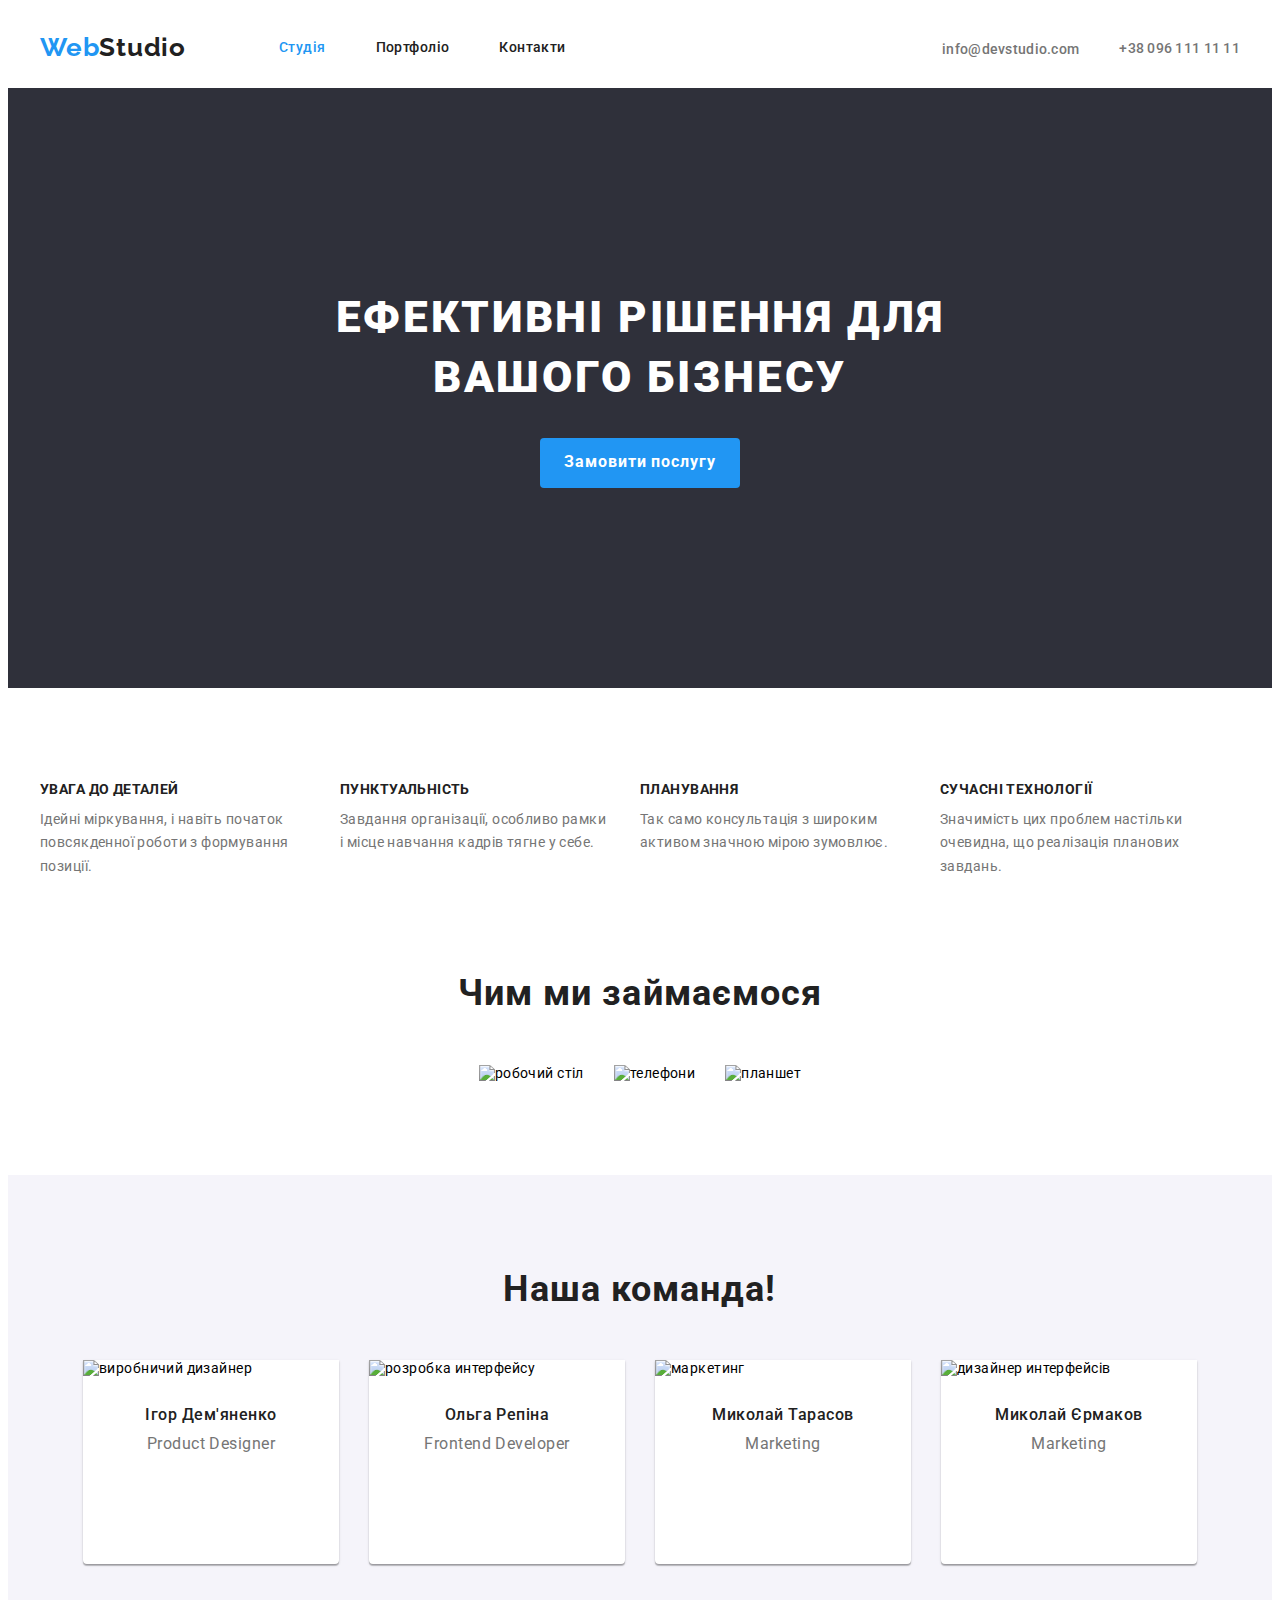
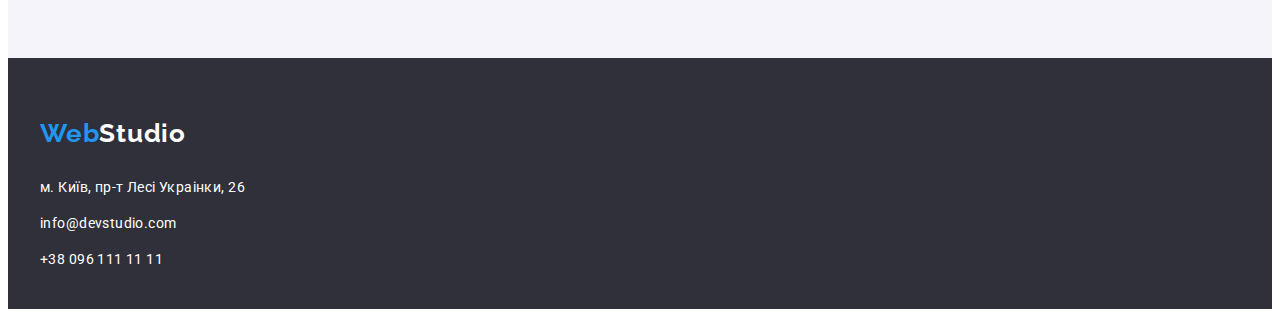
==== index.html @ 4edda5da "fix" ====
<!DOCTYPE html>
<html lang="uk">

<head>
  <meta charset="UTF-8" />
  <meta http-equiv="X-UA-Compatible" content="IE=edge" />
  <meta name="viewport" content="width=device-width, initial-scale=1.0" />
  <title>Document</title>
  <link href="https://fonts.googleapis.com/css2?family=Raleway:wght@700&family=Roboto:wght@400;500;700;900&display=swap"
    rel="stylesheet">
  <link rel="stylesheet" href="https://cdnjs.cloudflare.com/ajax/libs/modern-normalize/1.1.0/modern-normalize.min.css"
    integrity="sha512-wpPYUAdjBVSE4KJnH1VR1HeZfpl1ub8YT/NKx4PuQ5NmX2tKuGu6U/JRp5y+Y8XG2tV+wKQpNHVUX03MfMFn9Q=="
    crossorigin="anonymous" referrerpolicy="no-referrer" />
  <link rel="stylesheet" href="./css/styles.css" />
</head>

<body class="body">
  <header class="hdr">
    <div class="container">
      <nav class="navigation">
        <a href="./index.html" class="header-logo">Web<span class="header-logo-sp">Studio</span></a>
        <ul class="nav-list">
          <li class="nav-list-item"><a class="site-nav site-nav-act" href="./index.html">Студія</a></li>
          <li class="nav-list-item"><a class="site-nav" href="./portfolio.html">Портфоліо</a></li>
          <li class="nav-list-item"><a class="site-nav" href="#">Контакти</a></li>
        </ul>
      </nav>
      <ul class="address-list">
        <li>
          <svg class="address-mail">
            <use href="../images/symbol-defs.svg#icon-mail"></use>
          </svg>
          <a href="mailto:info@devstudio.com" class="link-page-mail">info@devstudio.com</a>
        </li>
        <li class="address-tel" >
          <a href="tel:+380961111111" class="link-page-tel">+38 096 111 11 11</a>
        </li>
      </ul>
    </div>
  </header>
  <main>
    <!--Herro-->
    <section class="main-section">
      <div class="container">
        <h1 class="main-title">Ефективні рішення для вашого бізнесу</h1>

        <button class="main-button" type="button">Замовити послугу</button>

      </div>
    </section>
    <!--Особливості-->
    <section class="section features-section">
      <div class="container">
        <h2 class="visually-hidden">Особливості</h2>
        <ul class="features">
          <li class="features-item">
            <h3 class="features-title-h3">УВАГА ДО ДЕТАЛЕЙ</h3>
            <p class="features-text">
              Ідейні міркування, і навіть початок повсякденної роботи з
              формування позиції.
            </p>
          </li>
          <li class="features-item">
            <h3 class="features-title-h3">ПУНКТУАЛЬНІСТЬ</h3>
            <p class="features-text">
              Завдання організації, особливо рамки і місце навчання кадрів тягне
              у себе.
            </p>
          </li>
          <li class="features-item">
            <h3 class="features-title-h3">ПЛАНУВАННЯ</h3>
            <p class="features-text">
              Так само консультація з широким активом значною мірою зумовлює.
            </p>
          </li>
          <li class="features-item">
            <h3 class="features-title-h3">СУЧАСНІ ТЕХНОЛОГІЇ</h3>
            <p class="features-text">
              Значимість цих проблем настільки очевидна, що реалізація планових
              завдань.
            </p>
          </li>
        </ul>
      </div>
    </section>
    <!--чим ми займаємося-->
    <section class="section work-section">
      <div class="container">
        <h2 class="work-h2">Чим ми займаємося</h2>
        <ul class="work-content">
          <li class="work-item">
            <img  class="work-img" src="images/desktop.jpg" alt="робочий стіл" width="370" />
          </li>
          <li class="work-item">
            <img  class="work-img" src="images/mobile.jpg" alt="телефони" width="370" />
          </li>
          <li class="work-item">
            <img  class="work-img" src="images/tablet.jpg" alt="планшет" width="370" />
          </li>
        </ul>
      </div>
    </section>
    <!--Наша команда-->
    <section class="section section-about-team">
      <div class="container">
        <h2 class="team-title">Наша команда!</h2>
        <ul class="team">
          <li class="team-list">
            <img src="images/igordemyanenko.jpg" alt="виробничий дизайнер" width="270" />
            <h3 class="team-name">Ігор Дем'яненко</h3>
            <p class="text-team">Product Designer</p>
            <div class="icons">
              <svg class="icon-insta">
                <use href="../images/symbol-defs.svg#icon-instagram"></use>
              </svg>
              <svg class="icon-twitter">
                <use href="../images/symbol-defs.svg#icon-twitter"></use>
              </svg>
              <svg class="icon-facebook">
                <use href="../images/symbol-defs.svg#icon-facebook"></use>
              </svg>
              <svg class="icon-linkedin">
                <use href="../images/symbol-defs.svg#icon-linkedin"></use>
              </svg>
            </div>
          </li>
          <li class="team-list">
            <img src="images/olgarepina.jpg" alt="розробка интерфейсу" width="270" />
            <h3 class="team-name">Ольга Репіна</h3>
            <p class="text-team">Frontend Developer</p>
          <div class="icons">
            <svg class="icon-insta">
              <use href="../images/symbol-defs.svg#icon-instagram"></use>
            </svg>
            <svg class="icon-twitter">
              <use href="../images/symbol-defs.svg#icon-twitter"></use>
            </svg>
            <svg class="icon-facebook">
              <use href="../images/symbol-defs.svg#icon-facebook"></use>
            </svg>
            <svg class="icon-linkedin">
              <use href="../images/symbol-defs.svg#icon-linkedin"></use>
            </svg>
          </div>
          </li>
          <li class="team-list">
            <img src="images/mikolaytarasov.jpg" alt="маркетинг" width="270" />
            <h3 class="team-name">Миколай Тарасов</h3>
            <p class="text-team">Marketing</p>
            <div class="icons">
              <svg class="icon-insta">
                <use href="../images/symbol-defs.svg#icon-instagram"></use>
              </svg>
              <svg class="icon-twitter">
                <use href="../images/symbol-defs.svg#icon-twitter"></use>
              </svg>
              <svg class="icon-facebook">
                <use href="../images/symbol-defs.svg#icon-facebook"></use>
              </svg>
              <svg class="icon-linkedin">
                <use href="../images/symbol-defs.svg#icon-linkedin"></use>
              </svg>
            </div>
          </li>
          <li class="team-list">
            <img src="images/mikolayyermakov.jpg" alt="дизайнер интерфейсів" width="270" />
            <h3 class="team-name">Миколай Єрмаков</h3>
            <p class="text-team">Marketing</p>
            <div class="icons">
              <svg class="icon-insta">
                <use href="../images/symbol-defs.svg#icon-instagram"></use>
              </svg>
              <svg class="icon-twitter">
                <use href="../images/symbol-defs.svg#icon-twitter"></use>
              </svg>
              <svg class="icon-facebook">
                <use href="../images/symbol-defs.svg#icon-facebook"></use>
              </svg>                   
              <svg class="icon-linkedin">
                <use href="../images/symbol-defs.svg#icon-linkedin"></use>
              </svg>
            </div>
          </li>
        </ul>
      </div>
    </section>
  </main>
  <footer class="footer-section">
    <div class="container">
      <a href="./index.html" class="header-logo">Web<span class="header-logo-footer">Studio</span></a>
      <address class="address-ftr">
        <ul class="link-bottom footer-style">
          <li class="link-bottom-item"><a href="https://goo.gl/maps/CPtrU1FHBa2aNyZL9" class="site-nav" target="_blank"
              rel="noopener noreferrer nofollow">
              м. Київ, пр-т Лесі Украінки, 26</a>
          </li>
          <li class="link-bottom-item">
            <a href="mailto:info@devstudio.com" class="site-nav">info@devstudio.com</a>
          </li>
          <li class="link-bottom-item">
            <a href="tel:+380961111111" class="site-nav">+38 096 111 11 11</a>
          </li>
        </ul>
      </address>
    </div>
  </footer>
</body>

</html>
---- css/styles.css ----
body {
  font-size: 14px;
  letter-spacing: 0.03em;
  font-family: "Roboto", sans-serif;  
  background: white;
  
}
:root{
  --primary-text-color: #212121;
  --primary-white-color: white;
  --accent-color: #2196f3;
}
.container {  
    width: 1200px;    
    margin: 0px auto;
    padding: 0px 15px;
    /* outline: 2px solid red;  */
}
p,h1,h2,h3,h4,h5,h6 {
  margin: 0px;
}
ul,ol {
  margin:0px;
  padding-left: 0px;
}
button {
  cursor: pointer;
}
.section{ 
  padding-top: 94px;
  padding-bottom: 94px;
}
.navigation{
  display: flex;
  align-items: center;

}
header .container{
  display: flex;
 
}
.header-logo {
  font-family: "Raleway";
  font-weight: 700;
  font-size: 26px;
  line-height: 1.2;
  letter-spacing: 0.03em;
  text-decoration: none; 
  margin-right: 93px;
}
.header-logo-sp{
color: #212121;
}
a.header-logo {
  color: var(--accent-color);
}
.header-logo {
  color: black;

}
.nav-list{
  list-style: none;
  display: flex;
}
.nav-list-item:not(:last-child){
  margin-right: 50px;
}
.nav-list .site-nav{
  display: block;
  padding-top: 32px;
  padding-bottom: 32px;
}
.address-list{
  list-style: none;
  display: flex;
  align-items: center;
  margin-left:auto ;
}

.site-nav {
  font-weight: 500;
  font-size: 14px;
  line-height: 1.14;
  letter-spacing: 0.03em;
  color: #212121;
  text-decoration: none; 
}
.site-nav:hover,
.site-nav:focus, 
.site-nav-act{
  color: var(--accent-color)
}
.link-page-mail{
  padding-right: 40px;
}
a.link-page-tel,
a.link-page-mail {
  font-weight: 500;
  font-size: 14px;
  line-height: 1.14;
  letter-spacing: 0.02em;
  color: #757575;
  text-decoration: none;
}
.address-mail{
  width: 10px;
  height: 16px;
  margin-right: 10px;
 
}
a.link-page-mail:hover {
  color: var(--accent-color)
}
.link-page-tel:hover {
  color: var(--accent-color)
}

.main-section {
  background: #2f303a;
  display: block; 
  text-align: center;
  
}
.main-section{
  padding: 200px 0;
}
.main-title { 

  width: 696px;
  font-weight: 900;
  font-size: 44px;
  line-height: 1.36;
  text-align: center;
  display: block;  
  letter-spacing: 0.06em; 
  display: block;
  text-transform: uppercase;
  color: var(--primary-white-color); 
  margin-bottom: 30px;
  margin-left: auto;
  margin-right: auto;
  
}
.main-button {
  font-size: 16px;
  font-weight: 700;
  line-height: 1.9;
  min-width: 130px;
  display:inline-block; 
  text-align: center;   
  border-radius: 4px;  
  letter-spacing: 0.06em;
  color: white;
  background: #2196f3;
  font-family: inherit;
  width: 200px;
  height: 50px;
  border: none;
}

.visually-hidden {
  position: absolute;
  width: 1px;
  height: 1px;
  margin: 1px;
  border: 0px;
  padding: 0px;
  white-space: nowrap;
  clip-path: inset(100%);
  clip: rect(0000);
  overflow: hidden;  
}
.features {
display: flex;
  flex-wrap:wrap;
  
}
.features-item{
  list-style: none;
  width: 270px; 
}
.features-item:not(:last-child){
  margin-right: 30px;
}
.features-title-h3 {
  font-weight: 700;
  font-size: 14px;
  line-height: 1.14;
  letter-spacing: 0.03em;
  text-transform: uppercase;
  color: #212121;
  margin-bottom: 10px;
 
}
.features-text {  
  font-size: 14px;
  line-height: 1.7;
  letter-spacing: 0.03em;
  color: #757575;
}

.work-h2 {
  font-weight: 700;
  font-size: 36px;
  line-height: 1.16;
  text-align: center;
  letter-spacing: 0.03em;
  color: #212121;
  margin-bottom: 50px;
 
}
.work-content{
  list-style: none;
  display: flex;
  justify-content:center ;
}
.work-section{
  padding-top: 0;
}
.img{
  display: block;
  max-width: 100%;
  height: auto;
}
.work-item:not(:last-child){
  margin-right: 30px;
}
.section-about-team {
background: #F5F4FA;
}
.team-title {
  font-weight: 700 ;
  font-size: 36px;
  line-height: 1.16;
  text-align: center;
  letter-spacing: 0.03em;
  color: #212121;
  margin-bottom: 50px; 
}
.team{  
  list-style: none;
    display: flex;
    justify-content: center;
    
}
.team-list{
  box-shadow: 0px 1px 3px rgba(0, 0, 0, 0.12), 0px 1px 1px rgba(0, 0, 0, 0.14), 0px 2px 1px rgba(0, 0, 0, 0.2);
    border-radius: 0px 0px 4px 4px;
    padding-bottom: 30px;
    background-color: white;
}
.team-list:not(:last-child) {
  margin-right: 30px;
}
.team-name {
  font-weight: 500;
  font-size: 16px;
  line-height: 1.18;
  letter-spacing: 0.03em;
  color: #212121;
  margin-top: 30px;
  margin-bottom: 10px; 
  text-align: center;
}

.text-team { 
  font-size: 16px;
  line-height: 1.18;
  letter-spacing: 0.03em;
  color: #757575;
  text-align: center;
}
.icons{
  display: flex;
  justify-content: center;
  margin-top: 16px;
}  
.icon-insta{
  width: 44px;
  height: 44px;
  border-radius: 50%;
 fill: currentColor;
  padding: 10px 10px;
}
.icon-insta:hover{
background: #2196f3;
}
.icon-twitter {
  width: 44px;
  height: 44px;
  color: #757575;
  padding: 10px 10px;
}
.icon-twitter:hover {
  background: #2196f3;
}

.icon-facebook {
  width: 44px;
  height: 44px;
  color: #757575;
  padding: 10px 10px;
}
.icon-facebook:hover {
  background: #2196f3;
}
.icon-linkedin{
  width: 44px;
  height: 44px;
  color: #757575;
  padding: 10px 10px;
}
.icon-linkedin:hover {
  background: #2196f3;
}

.link-bottom{
  list-style: none;
  
  
}
.address-ftr{
  margin-top: 28px;
}
.link-bottom a {
font-family: 'Roboto';
  font-style: normal;
  font-weight: 400;
  font-size: 14px;
  line-height: 1.5;
  letter-spacing: 0.03em;
  color:white;
  
}
.link-bottom-item:not(:last-child){
margin-bottom: 15px;
}
.footer-section {
  background: #2f303a;
  }
.footer-section a{
  cursor: default;
}
.footer-section{
  padding-top: 60px;
  padding-bottom: 39px;
}   
.header-logo-footer {
  color: white;
}
/* <!--portfolio-- */
.list-btn{
  list-style: none;
  display: flex;
  justify-content: center;
}
.bottom-line{
border-bottom: 1px solid #ECECEC;
}
.page-styles {
  display: flex;
  flex-wrap: wrap;
  margin-top: -30px;
  margin-left: -30px;
}
.page-styles { 
  list-style: none; 
}
.page-wrap{
 flex-basis: calc(100%/3 - 30px);
  margin-top: 30px;
  margin-left: 30px;

}
.titles{
  padding: 20px 24px;
  border-bottom: 1px solid #ECECEC;
  border-left: 1px solid #ECECEC;
  border-right: 1px solid #ECECEC;
}
.page-wrap:nth-child(3n){
  margin-right: 0;
}
.button-filtr {
  font-weight: 500;
  font-size: 16px;
  line-height: 1.6;
  text-align: center;
  letter-spacing: 0.03em;
  color: #212121;
  background: #F5F4FA;
  cursor: pointer;
  border: none;
  font-family: inherit;
  border-radius: 4px;
  padding: 6px 22px;
}
.list-btn{
  margin-bottom: 50px;
}
.list-btn-item:not(:last-child){
  margin-right: 9px;
}

.button-filtr:hover,
.button-filtr:focus
 {
  font-weight: 500;
  font-size: 16px;
  line-height: 1.6;
  text-align: center;
  color: #ffffff;
  background-color: #2196f3;
}

.title-block {
  font-weight: 700;
  font-size: 18px;
  line-height: 2;
  color: #212121;
  letter-spacing: 0.06em;
  margin-bottom: 4px;
}

.text-block {
  font-weight: 400;
  font-size: 16px;
  line-height: 1.9;
  color: #757575;
  letter-spacing: 0.03em;
  
}
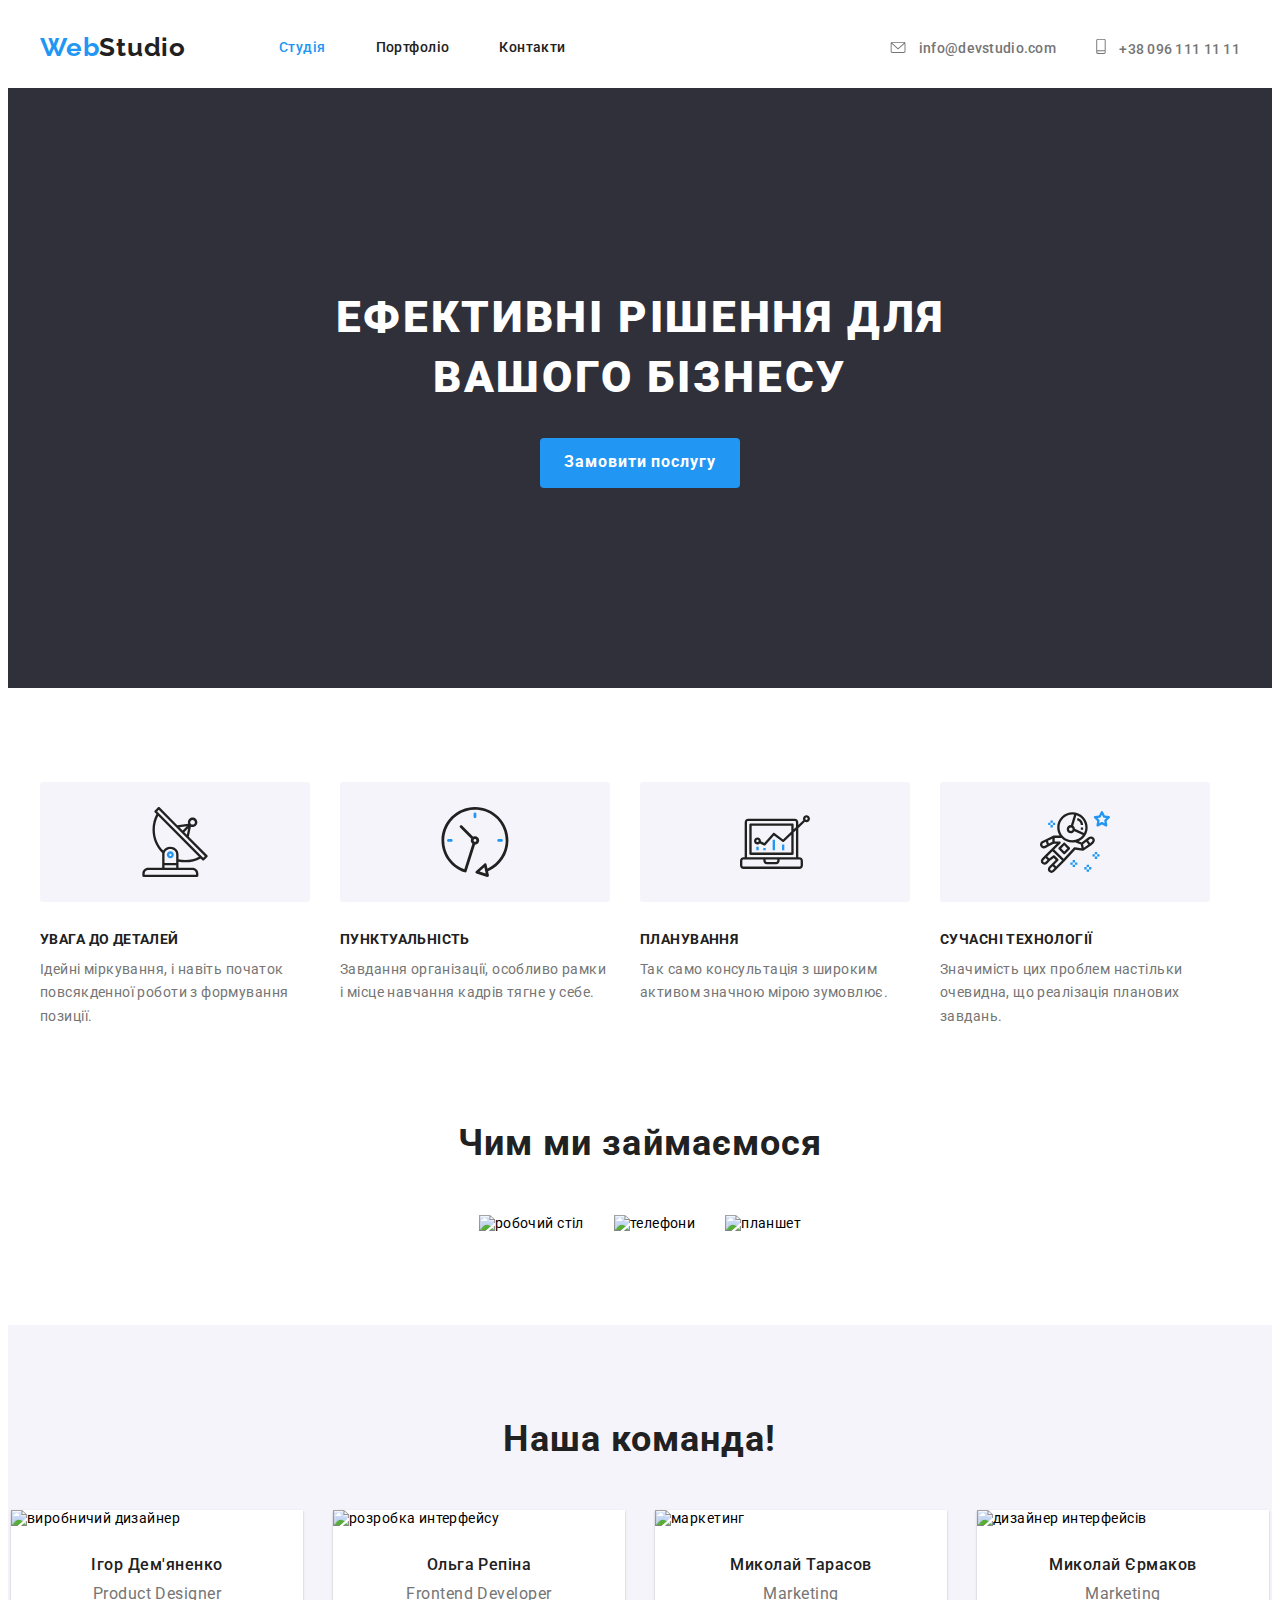
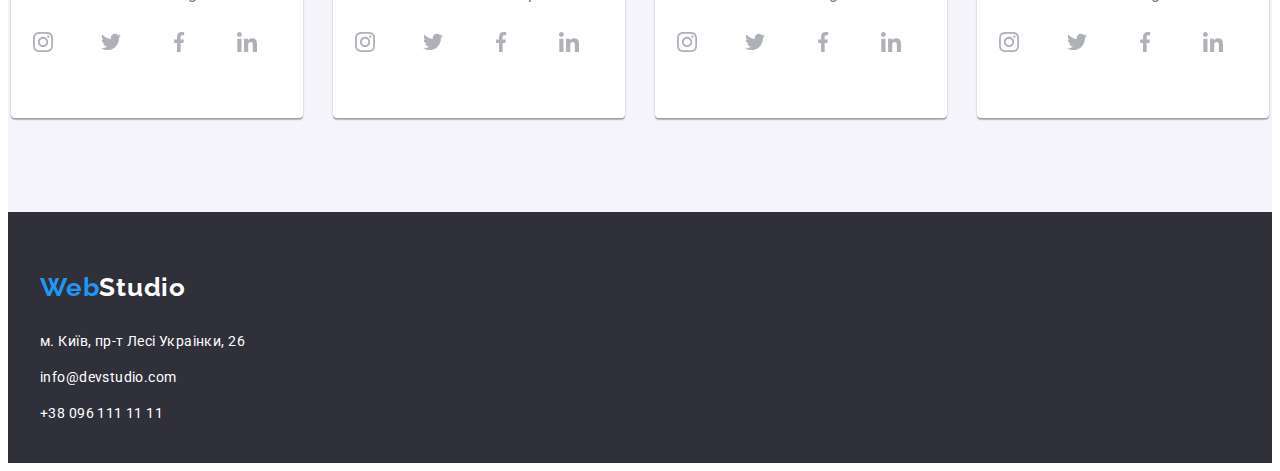
==== commit 6ad8e9ab: "24.11" ====
--- a/index.html
+++ b/index.html
@@ -26,14 +26,23 @@
         </ul>
       </nav>
       <ul class="address-list">
-        <li>
-          <svg class="address-mail">
-            <use href="../images/symbol-defs.svg#icon-mail"></use>
-          </svg>
-          <a href="mailto:info@devstudio.com" class="link-page-mail">info@devstudio.com</a>
+        <li class="address-list-item">
+          <a href="mailto:info@devstudio.com" class="link-page-mail">
+            <svg class="address-mail">
+              <use href="../images/symbol-defs.svg#icon-mail"></use>
+            </svg>
+            info@devstudio.com
+          </a>
         </li>
-        <li class="address-tel" >
-          <a href="tel:+380961111111" class="link-page-tel">+38 096 111 11 11</a>
+        <li class="address-list-item">
+          
+          <a href="tel:+380961111111" class="link-page-tel">
+            <svg class="address-tel">
+              <use href="../images/symbol-defs.svg#icon-smartphone"></use>
+            </svg>
+            +38 096 111 11 11
+          </a>
+          
         </li>
       </ul>
     </div>
@@ -54,6 +63,11 @@
         <h2 class="visually-hidden">Особливості</h2>
         <ul class="features">
           <li class="features-item">
+            <div class="features-thumb">
+              <svg class="icon-thumb">
+                <use href="../images/symbol-defs.svg#icon-antenna"></use>
+              </svg>
+            </div>
             <h3 class="features-title-h3">УВАГА ДО ДЕТАЛЕЙ</h3>
             <p class="features-text">
               Ідейні міркування, і навіть початок повсякденної роботи з
@@ -61,6 +75,11 @@
             </p>
           </li>
           <li class="features-item">
+            <div class="features-thumb">
+              <svg class="icon-thumb">
+                <use href="../images/symbol-defs.svg#icon-clock"></use>
+              </svg>
+            </div>
             <h3 class="features-title-h3">ПУНКТУАЛЬНІСТЬ</h3>
             <p class="features-text">
               Завдання організації, особливо рамки і місце навчання кадрів тягне
@@ -68,12 +87,22 @@
             </p>
           </li>
           <li class="features-item">
+            <div class="features-thumb">
+              <svg class="icon-thumb">
+                <use href="../images/symbol-defs.svg#icon-diagrama"></use>
+              </svg>
+            </div>
             <h3 class="features-title-h3">ПЛАНУВАННЯ</h3>
             <p class="features-text">
               Так само консультація з широким активом значною мірою зумовлює.
             </p>
           </li>
           <li class="features-item">
+            <div class="features-thumb">
+              <svg class="icon-thumb">
+                <use href="../images/symbol-defs.svg#icon-astronaut"></use>
+              </svg>
+            </div>
             <h3 class="features-title-h3">СУЧАСНІ ТЕХНОЛОГІЇ</h3>
             <p class="features-text">
               Значимість цих проблем настільки очевидна, що реалізація планових
@@ -109,77 +138,141 @@
             <img src="images/igordemyanenko.jpg" alt="виробничий дизайнер" width="270" />
             <h3 class="team-name">Ігор Дем'яненко</h3>
             <p class="text-team">Product Designer</p>
-            <div class="icons">
-              <svg class="icon-insta">
-                <use href="../images/symbol-defs.svg#icon-instagram"></use>
-              </svg>
-              <svg class="icon-twitter">
-                <use href="../images/symbol-defs.svg#icon-twitter"></use>
-              </svg>
-              <svg class="icon-facebook">
-                <use href="../images/symbol-defs.svg#icon-facebook"></use>
-              </svg>
-              <svg class="icon-linkedin">
-                <use href="../images/symbol-defs.svg#icon-linkedin"></use>
-              </svg>
-            </div>
+            <ul class="icons-list">
+              <li class="icons-item">
+                <a href="" class="icons-link">
+                  <svg class="icon">
+                    <use href="../images/symbol-defs.svg#icon-instagram"></use>
+                  </svg>
+                </a>
+              </li>
+              <li class="icons-item">
+                <a href="" class="icons-link">
+                  <svg class="icon">
+                    <use href="../images/symbol-defs.svg#icon-twitter" ></use>
+                  </svg>                
+                </a>
+              </li>
+              <li class="icons-item">
+                <a href="" class="icons-link">
+                  <svg class="icon">
+                    <use href="../images/symbol-defs.svg#icon-facebook"></use>
+                  </svg>
+                </a>
+              </li>
+              <li class="icons-item">
+                <a href="" class="icons-link">
+                  <svg class="icon">
+                    <use href="../images/symbol-defs.svg#icon-linkedin"></use>
+                  </svg>
+                </a>
+              </li>             
+            </ul>
           </li>
           <li class="team-list">
             <img src="images/olgarepina.jpg" alt="розробка интерфейсу" width="270" />
             <h3 class="team-name">Ольга Репіна</h3>
             <p class="text-team">Frontend Developer</p>
-          <div class="icons">
-            <svg class="icon-insta">
-              <use href="../images/symbol-defs.svg#icon-instagram"></use>
-            </svg>
-            <svg class="icon-twitter">
-              <use href="../images/symbol-defs.svg#icon-twitter"></use>
-            </svg>
-            <svg class="icon-facebook">
-              <use href="../images/symbol-defs.svg#icon-facebook"></use>
-            </svg>
-            <svg class="icon-linkedin">
-              <use href="../images/symbol-defs.svg#icon-linkedin"></use>
-            </svg>
-          </div>
+            <ul class="icons-list">
+              <li class="icons-item">
+                <a href="" class="icons-link">
+                  <svg class="icon">
+                    <use href="../images/symbol-defs.svg#icon-instagram"></use>
+                  </svg>
+                </a>
+              </li>
+              <li class="icons-item">
+                <a href="" class="icons-link">
+                  <svg class="icon">
+                    <use href="../images/symbol-defs.svg#icon-twitter"></use>
+                  </svg>
+                </a>
+              </li>
+              <li class="icons-item">
+                <a href="" class="icons-link">
+                  <svg class="icon">
+                    <use href="../images/symbol-defs.svg#icon-facebook"></use>
+                  </svg>
+                </a>
+              </li>
+              <li class="icons-item">
+                <a href="" class="icons-link">
+                  <svg class="icon">
+                    <use href="../images/symbol-defs.svg#icon-linkedin"></use>
+                  </svg>
+                </a>
+              </li>
+            </ul>
           </li>
           <li class="team-list">
             <img src="images/mikolaytarasov.jpg" alt="маркетинг" width="270" />
             <h3 class="team-name">Миколай Тарасов</h3>
             <p class="text-team">Marketing</p>
-            <div class="icons">
-              <svg class="icon-insta">
-                <use href="../images/symbol-defs.svg#icon-instagram"></use>
-              </svg>
-              <svg class="icon-twitter">
-                <use href="../images/symbol-defs.svg#icon-twitter"></use>
-              </svg>
-              <svg class="icon-facebook">
-                <use href="../images/symbol-defs.svg#icon-facebook"></use>
-              </svg>
-              <svg class="icon-linkedin">
-                <use href="../images/symbol-defs.svg#icon-linkedin"></use>
-              </svg>
-            </div>
+            <ul class="icons-list">
+              <li class="icons-item">
+                <a href="" class="icons-link">
+                  <svg class="icon">
+                    <use href="../images/symbol-defs.svg#icon-instagram"></use>
+                  </svg>
+                </a>
+              </li>
+              <li class="icons-item">
+                <a href="" class="icons-link">
+                  <svg class="icon">
+                    <use href="../images/symbol-defs.svg#icon-twitter"></use>
+                  </svg>
+                </a>
+              </li>
+              <li class="icons-item">
+                <a href="" class="icons-link">
+                  <svg class="icon">
+                    <use href="../images/symbol-defs.svg#icon-facebook"></use>
+                  </svg>
+                </a>
+              </li>
+              <li class="icons-item">
+                <a href="" class="icons-link">
+                  <svg class="icon">
+                    <use href="../images/symbol-defs.svg#icon-linkedin"></use>
+                  </svg>
+                </a>
+              </li>
+            </ul>
           </li>
           <li class="team-list">
             <img src="images/mikolayyermakov.jpg" alt="дизайнер интерфейсів" width="270" />
             <h3 class="team-name">Миколай Єрмаков</h3>
             <p class="text-team">Marketing</p>
-            <div class="icons">
-              <svg class="icon-insta">
-                <use href="../images/symbol-defs.svg#icon-instagram"></use>
-              </svg>
-              <svg class="icon-twitter">
-                <use href="../images/symbol-defs.svg#icon-twitter"></use>
-              </svg>
-              <svg class="icon-facebook">
-                <use href="../images/symbol-defs.svg#icon-facebook"></use>
-              </svg>                   
-              <svg class="icon-linkedin">
-                <use href="../images/symbol-defs.svg#icon-linkedin"></use>
-              </svg>
-            </div>
+            <ul class="icons-list">
+              <li class="icons-item">
+                <a href="" class="icons-link">
+                  <svg class="icon">
+                    <use href="../images/symbol-defs.svg#icon-instagram"></use>
+                  </svg>
+                </a>
+              </li>
+              <li class="icons-item">
+                <a href="" class="icons-link">
+                  <svg class="icon">
+                    <use href="../images/symbol-defs.svg#icon-twitter"></use>
+                  </svg>
+                </a>
+              </li>
+              <li class="icons-item">
+                <a href="" class="icons-link">
+                  <svg class="icon">
+                    <use href="../images/symbol-defs.svg#icon-facebook"></use>
+                  </svg>
+                </a>
+              </li>
+              <li class="icons-item">
+                <a href="" class="icons-link">
+                  <svg class="icon">
+                    <use href="../images/symbol-defs.svg#icon-linkedin"></use>
+                  </svg>
+                </a>
+              </li>
+            </ul>
           </li>
         </ul>
       </div>
--- a/css/styles.css
+++ b/css/styles.css
@@ -99,22 +99,28 @@
   font-size: 14px;
   line-height: 1.14;
   letter-spacing: 0.02em;
+  color: currentColor;
+  text-decoration: none;
+}
+.address-list-item{
   color: #757575;
-  text-decoration: none;
+  fill: #757575;
+}
+.address-list-item:hover,
+.address-list-item:focus{
+  color: var(--accent-color);
+  fill: var(--accent-color);
 }
 .address-mail{
+  width: 16px;
+  height: 12px;
+  margin-right: 10px; 
+}
+.address-tel{
   width: 10px;
   height: 16px;
   margin-right: 10px;
- 
-}
-a.link-page-mail:hover {
-  color: var(--accent-color)
-}
-.link-page-tel:hover {
-  color: var(--accent-color)
-}
-
+}
 .main-section {
   background: #2f303a;
   display: block; 
@@ -157,6 +163,20 @@
   height: 50px;
   border: none;
 }
+.features-thumb{
+  display: flex;
+  justify-content: center;
+  align-items: center;
+  background-color:#F5F4FA;
+  margin-bottom: 30px;
+  border-radius: 3px;
+  height: 120px; 
+}
+.icon-thumb{
+  width: 70px;
+  height: 70px;
+}
+
 
 .visually-hidden {
   position: absolute;
@@ -270,26 +290,47 @@
   color: #757575;
   text-align: center;
 }
-.icons{
+.icons-list{
+  list-style: none;
   display: flex;
   justify-content: center;
   margin-top: 16px;
-}  
-.icon-insta{
+  margin-left: 10px;
+  margin-right: 10px;
+} 
+.icons-link{
+  display: block;
+  color:#AFB1B8;
+  border-radius: 50%;
   width: 44px;
   height: 44px;
+  padding: 12px;
+}
+.icons-link:hover,
+.icons-link:focus{
+  color: #fff;
+  background-color: var(--accent-color);
+}
+ .icon{
+  width: 20px;
+  height: 20px;
+ fill: currentColor;}
+  
+/* }
+.icon:hover,
+.icon:focus {
+ 
+} */
+/*
+.icon:hover{
+background: #2196f3;
+}
+.icon-twitter {
+width: 44px;
+  height: 44px;
   border-radius: 50%;
- fill: currentColor;
-  padding: 10px 10px;
-}
-.icon-insta:hover{
-background: #2196f3;
-}
-.icon-twitter {
-  width: 44px;
-  height: 44px;
-  color: #757575;
-  padding: 10px 10px;
+  fill: currentColor;
+  padding: 12px 12px;
 }
 .icon-twitter:hover {
   background: #2196f3;
@@ -297,27 +338,28 @@
 
 .icon-facebook {
   width: 44px;
-  height: 44px;
-  color: #757575;
-  padding: 10px 10px;
+    height: 44px;
+    border-radius: 50%;
+    fill: currentColor;
+    padding: 12px 12px;
 }
 .icon-facebook:hover {
   background: #2196f3;
 }
 .icon-linkedin{
   width: 44px;
-  height: 44px;
-  color: #757575;
-  padding: 10px 10px;
+    height: 44px;
+    border-radius: 50%;
+    fill: currentColor;
+    padding: 12px 12px;
+    
 }
 .icon-linkedin:hover {
   background: #2196f3;
-}
+} */
 
 .link-bottom{
-  list-style: none;
-  
-  
+  list-style: none;  
 }
 .address-ftr{
   margin-top: 28px;
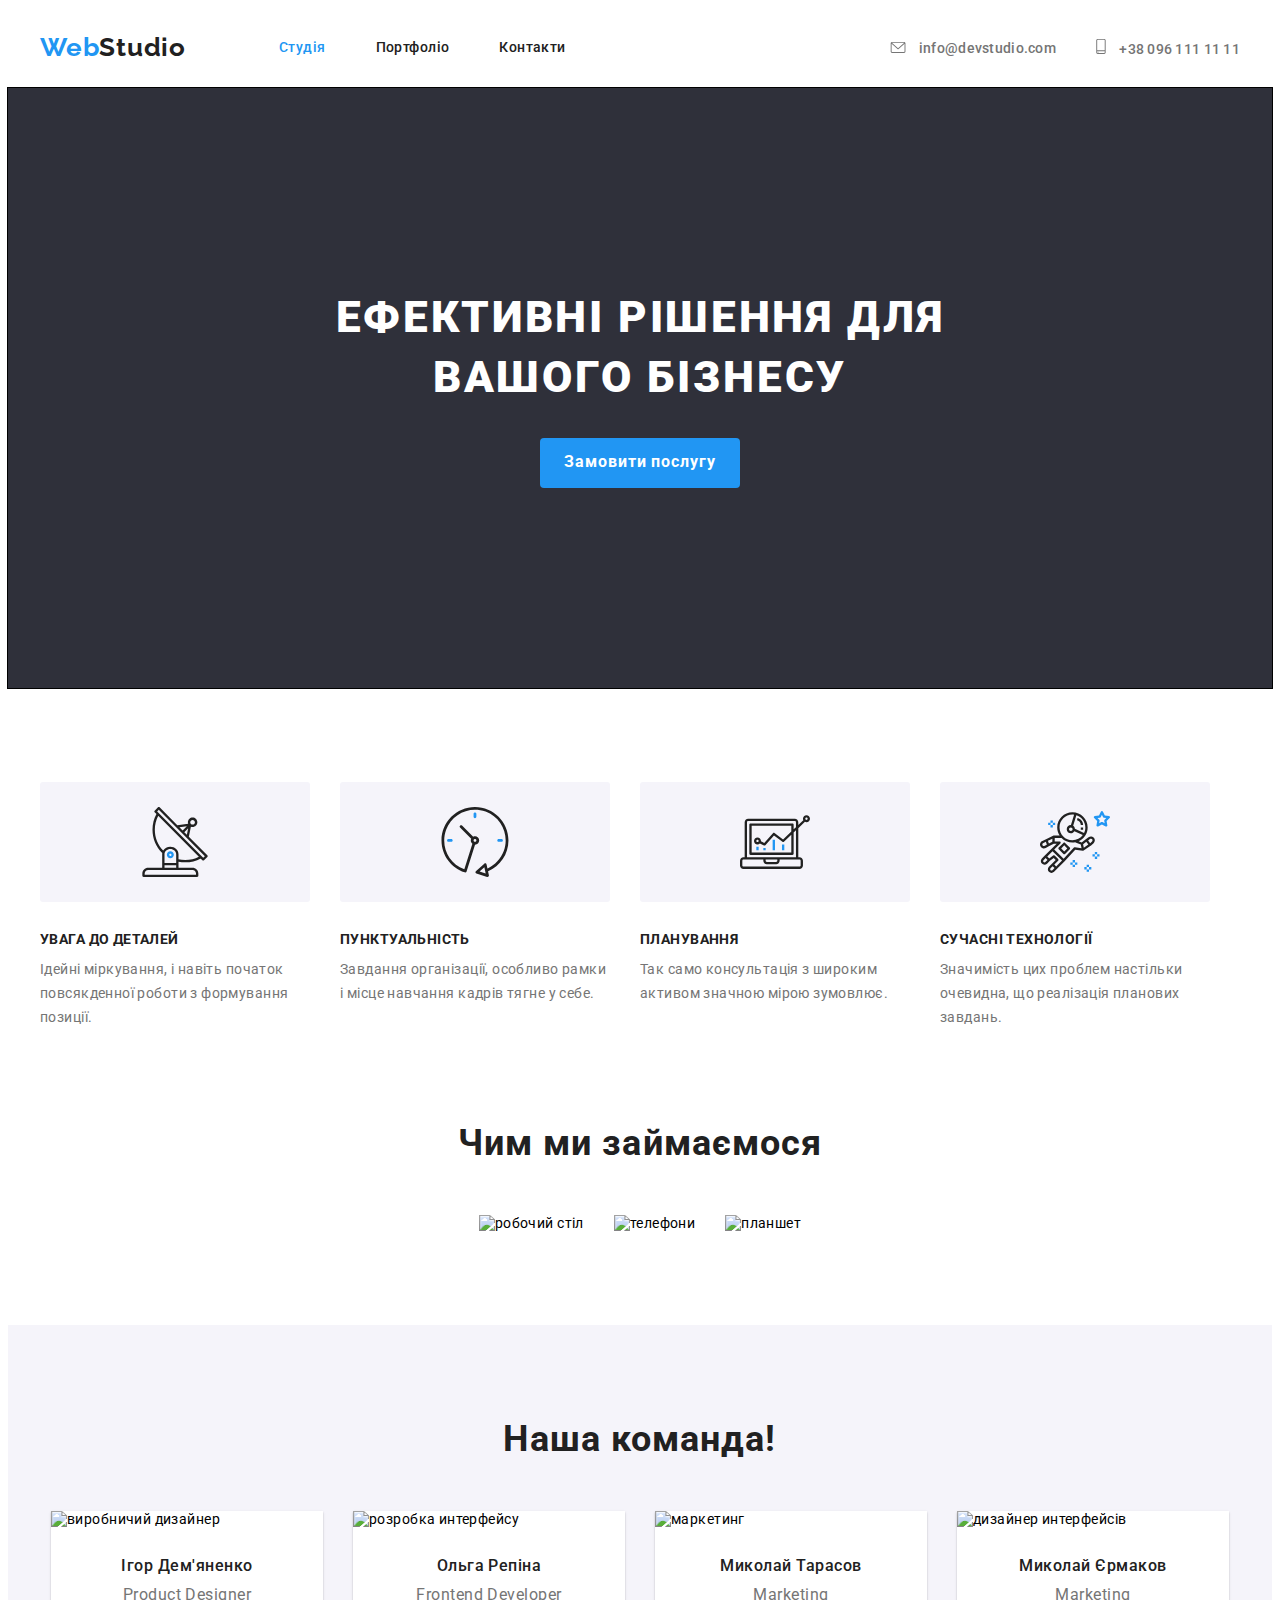
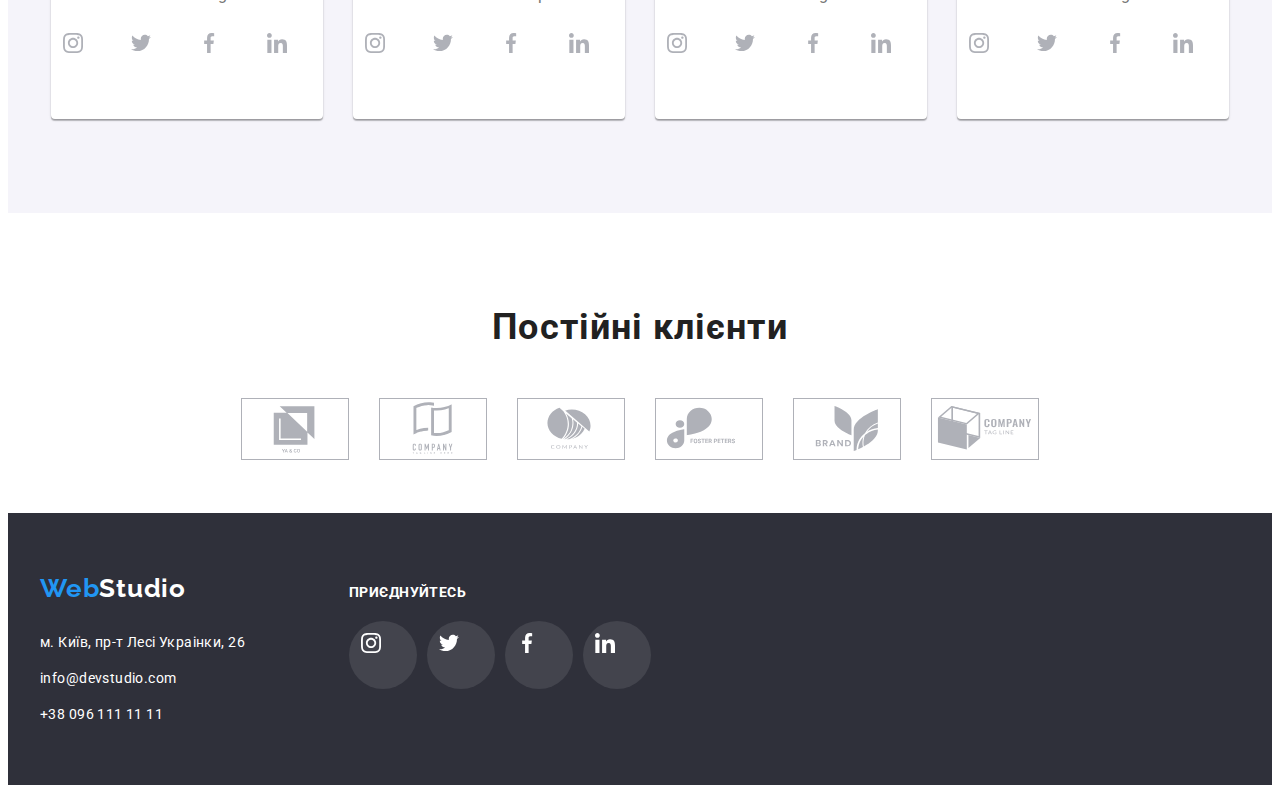
==== commit b5a9de0e: "fix 25.11" ====
--- a/index.html
+++ b/index.html
@@ -35,14 +35,14 @@
           </a>
         </li>
         <li class="address-list-item">
-          
+
           <a href="tel:+380961111111" class="link-page-tel">
             <svg class="address-tel">
               <use href="../images/symbol-defs.svg#icon-smartphone"></use>
             </svg>
             +38 096 111 11 11
           </a>
-          
+
         </li>
       </ul>
     </div>
@@ -50,11 +50,13 @@
   <main>
     <!--Herro-->
     <section class="main-section">
-      <div class="container">
-        <h1 class="main-title">Ефективні рішення для вашого бізнесу</h1>
-
-        <button class="main-button" type="button">Замовити послугу</button>
-
+      <div class="overlay">
+        <div class="container">
+
+          <h1 class="main-title">Ефективні рішення для вашого бізнесу</h1>
+
+          <button class="main-button" type="button">Замовити послугу</button>
+        </div>
       </div>
     </section>
     <!--Особливості-->
@@ -118,13 +120,13 @@
         <h2 class="work-h2">Чим ми займаємося</h2>
         <ul class="work-content">
           <li class="work-item">
-            <img  class="work-img" src="images/desktop.jpg" alt="робочий стіл" width="370" />
+            <img class="work-img" src="images/desktop.jpg" alt="робочий стіл" width="370" />
           </li>
           <li class="work-item">
-            <img  class="work-img" src="images/mobile.jpg" alt="телефони" width="370" />
+            <img class="work-img" src="images/mobile.jpg" alt="телефони" width="370" />
           </li>
           <li class="work-item">
-            <img  class="work-img" src="images/tablet.jpg" alt="планшет" width="370" />
+            <img class="work-img" src="images/tablet.jpg" alt="планшет" width="370" />
           </li>
         </ul>
       </div>
@@ -149,8 +151,8 @@
               <li class="icons-item">
                 <a href="" class="icons-link">
                   <svg class="icon">
-                    <use href="../images/symbol-defs.svg#icon-twitter" ></use>
-                  </svg>                
+                    <use href="../images/symbol-defs.svg#icon-twitter"></use>
+                  </svg>
                 </a>
               </li>
               <li class="icons-item">
@@ -166,7 +168,7 @@
                     <use href="../images/symbol-defs.svg#icon-linkedin"></use>
                   </svg>
                 </a>
-              </li>             
+              </li>
             </ul>
           </li>
           <li class="team-list">
@@ -277,24 +279,111 @@
         </ul>
       </div>
     </section>
+
+    <section class="regular-customers">
+      <div class="container">
+        <h1 class="title-customers">Постійні клієнти</h1>
+        <ul class="list-customers">
+          <li class="list-item-customers">
+            <a href="" class="link-customers">
+              <svg class="logo-customers">
+                <use href="../images/symbol-defs.svg#icon-logo-ya"></use>
+              </svg>
+            </a>
+          </li>
+          <li class="list-item-customers">
+            <a href="" class="link-customers">
+              <svg class="logo-customers">
+                <use href="../images/symbol-defs.svg#icon-logo-company-here"></use>
+              </svg>
+            </a>
+          </li>
+          <li class="list-item-customers">
+            <a href="" class="link-customers">
+              <svg class="logo-customers">
+                <use href="../images/symbol-defs.svg#icon-logo-company"></use>
+              </svg>
+            </a>
+          </li>
+          <li class="list-item-customers">
+            <a href="" class="link-customers">
+              <svg class="logo-customers">
+                <use href="../images/symbol-defs.svg#icon-logo-foster"></use>
+              </svg>
+            </a>
+          </li>
+          <li class="list-item-customers">
+            <a href="" class="link-customers">
+              <svg class="logo-customers">
+                <use href="../images/symbol-defs.svg#icon-logo-brand"></use>
+              </svg>
+            </a>
+          </li>
+          <li class="list-item-customers">
+            <a href="" class="link-customers">
+              <svg class="logo-customers">
+                <use href="../images/symbol-defs.svg#icon-logo-compani-tag-line"></use>
+              </svg>
+            </a>
+          </li>
+        </ul>
+
+      </div>
+
+    </section>
   </main>
   <footer class="footer-section">
     <div class="container">
-      <a href="./index.html" class="header-logo">Web<span class="header-logo-footer">Studio</span></a>
-      <address class="address-ftr">
-        <ul class="link-bottom footer-style">
-          <li class="link-bottom-item"><a href="https://goo.gl/maps/CPtrU1FHBa2aNyZL9" class="site-nav" target="_blank"
-              rel="noopener noreferrer nofollow">
-              м. Київ, пр-т Лесі Украінки, 26</a>
-          </li>
-          <li class="link-bottom-item">
-            <a href="mailto:info@devstudio.com" class="site-nav">info@devstudio.com</a>
-          </li>
-          <li class="link-bottom-item">
-            <a href="tel:+380961111111" class="site-nav">+38 096 111 11 11</a>
-          </li>
-        </ul>
-      </address>
+      <div class="address-block">
+        <a href="./index.html" class="header-logo">Web<span class="header-logo-footer">Studio</span></a>
+        <address class="address-ftr">
+          <ul class="link-bottom footer-style">
+            <li class="link-bottom-item"><a href="https://goo.gl/maps/CPtrU1FHBa2aNyZL9" class="site-nav"
+                target="_blank" rel="noopener noreferrer nofollow">
+                м. Київ, пр-т Лесі Украінки, 26</a>
+            </li>
+            <li class="link-bottom-item">
+              <a href="mailto:info@devstudio.com" class="site-nav">info@devstudio.com</a>
+            </li>
+            <li class="link-bottom-item">
+              <a href="tel:+380961111111" class="site-nav">+38 096 111 11 11</a>
+            </li>
+          </ul>
+        </address>
+      </div>
+      <div class="footer-icons">
+        <h1 class="footer-icons-title">приєднуйтесь</h1>
+        <ul class="footer-icons-list">
+          <li class="icons-item">
+            <a href="" class="icons-link">
+              <svg class="icon">
+                <use href="../images/symbol-defs.svg#icon-instagram"></use>
+              </svg>
+            </a>
+          </li>
+          <li class="icons-item">
+            <a href="" class="icons-link">
+              <svg class="icon">
+                <use href="../images/symbol-defs.svg#icon-twitter"></use>
+              </svg>
+            </a>
+          </li>
+          <li class="icons-item">
+            <a href="" class="icons-link">
+              <svg class="icon">
+                <use href="../images/symbol-defs.svg#icon-facebook"></use>
+              </svg>
+            </a>
+          </li>
+          <li class="icons-item">
+            <a href="" class="icons-link">
+              <svg class="icon">
+                <use href="../images/symbol-defs.svg#icon-linkedin"></use>
+              </svg>
+            </a>
+          </li>
+        </ul>
+      </div>
     </div>
   </footer>
 </body>
--- a/css/styles.css
+++ b/css/styles.css
@@ -127,8 +127,18 @@
   text-align: center;
   
 }
-.main-section{
-  padding: 200px 0;
+
+.overlay{
+  max-width: 1600px;
+  height: 600px;
+  margin-left: auto;
+  margin-right: auto;
+  outline: 1px solid black;
+  background-image:
+ 
+  url(../images/Img\ fon\ \(1\).jpg);
+  background-size: cover;
+  background-position: center;
 }
 .main-title { 
 
@@ -145,7 +155,7 @@
   margin-bottom: 30px;
   margin-left: auto;
   margin-right: auto;
-  
+  padding-top: 200px;
 }
 .main-button {
   font-size: 16px;
@@ -289,14 +299,50 @@
   letter-spacing: 0.03em;
   color: #757575;
   text-align: center;
-}
+  margin-bottom: 16px;
+}
+
+.title-customers{
+  font-weight: 700;
+    font-size: 36px;
+    line-height: 1.16;
+    text-align: center;
+    letter-spacing: 0.03em;  
+    color: #212121;
+    margin-bottom: 50px;
+   
+}
+.regular-customers{
+  padding-top: 94px;
+  padding-bottom: 50px;
+}
+
+.list-customers{
+  display: flex;
+  justify-content:center;
+  list-style: none; 
+}
+
+.logo-customers{
+  width: 106px;
+  height: 60px;
+  border: 1px solid #AFB1B8;
+  fill: #AFB1B8;
+}
+
+.logo-customers:hover,
+.logo-customers:focus{
+  fill: var(--accent-color);
+  border: 1px solid var(--accent-color);      
+}
+.list-item-customers:not(:last-child) {
+  margin-right: 30px;
+}
+
 .icons-list{
   list-style: none;
   display: flex;
-  justify-content: center;
-  margin-top: 16px;
-  margin-left: 10px;
-  margin-right: 10px;
+  justify-content: center;  
 } 
 .icons-link{
   display: block;
@@ -314,50 +360,8 @@
  .icon{
   width: 20px;
   height: 20px;
- fill: currentColor;}
-  
-/* }
-.icon:hover,
-.icon:focus {
- 
-} */
-/*
-.icon:hover{
-background: #2196f3;
-}
-.icon-twitter {
-width: 44px;
-  height: 44px;
-  border-radius: 50%;
-  fill: currentColor;
-  padding: 12px 12px;
-}
-.icon-twitter:hover {
-  background: #2196f3;
-}
-
-.icon-facebook {
-  width: 44px;
-    height: 44px;
-    border-radius: 50%;
-    fill: currentColor;
-    padding: 12px 12px;
-}
-.icon-facebook:hover {
-  background: #2196f3;
-}
-.icon-linkedin{
-  width: 44px;
-    height: 44px;
-    border-radius: 50%;
-    fill: currentColor;
-    padding: 12px 12px;
-    
-}
-.icon-linkedin:hover {
-  background: #2196f3;
-} */
-
+ fill: currentColor;
+}
 .link-bottom{
   list-style: none;  
 }
@@ -371,25 +375,61 @@
   font-size: 14px;
   line-height: 1.5;
   letter-spacing: 0.03em;
-  color:white;
-  
+  color:white;  
 }
 .link-bottom-item:not(:last-child){
 margin-bottom: 15px;
 }
-.footer-section {
+.footer-section { 
   background: #2f303a;
+  display: flex;
+  padding-top: 60px;
+  padding-bottom: 60px;  
   }
 .footer-section a{
   cursor: default;
 }
-.footer-section{
-  padding-top: 60px;
-  padding-bottom: 39px;
-}   
+.footer-section .container {
+  display: flex;
+}
+.address-block{
+  margin-right: 70px;
+}
+   
 .header-logo-footer {
   color: white;
 }
+.footer-icons{
+  padding-top: 12px;
+}
+.footer-icons-title{
+  font-weight: 700;
+    font-size: 14px;
+    line-height: 1.14;
+    letter-spacing: 0.03em;
+    text-transform: uppercase;
+    margin-bottom: 20px;  
+    color: #FFFFFF;
+}
+.footer-icons-list {
+  list-style: none;
+  display: flex;
+  justify-content: center;  
+}
+
+.footer-section .icons-link {
+  color: #fff;
+  background-color: #43444D; 
+}
+.footer-section .icons-item:not(:last-child){
+  margin-right: 10px;
+}
+.footer-section .icons-link:hover,
+.footer-section .icons-link:focus {
+  color: #fff;
+  background-color: var(--accent-color);
+}
+
 /* <!--portfolio-- */
 .list-btn{
   list-style: none;
@@ -413,6 +453,10 @@
   margin-top: 30px;
   margin-left: 30px;
 
+}
+.page-wrap:focus,
+.page-wrap:hover{
+  box-shadow: 0px 1px 1px rgba(0, 0, 0, 0.12), 0px 4px 4px rgba(0, 0, 0, 0.06), 1px 4px 6px rgba(0, 0, 0, 0.16);
 }
 .titles{
   padding: 20px 24px;
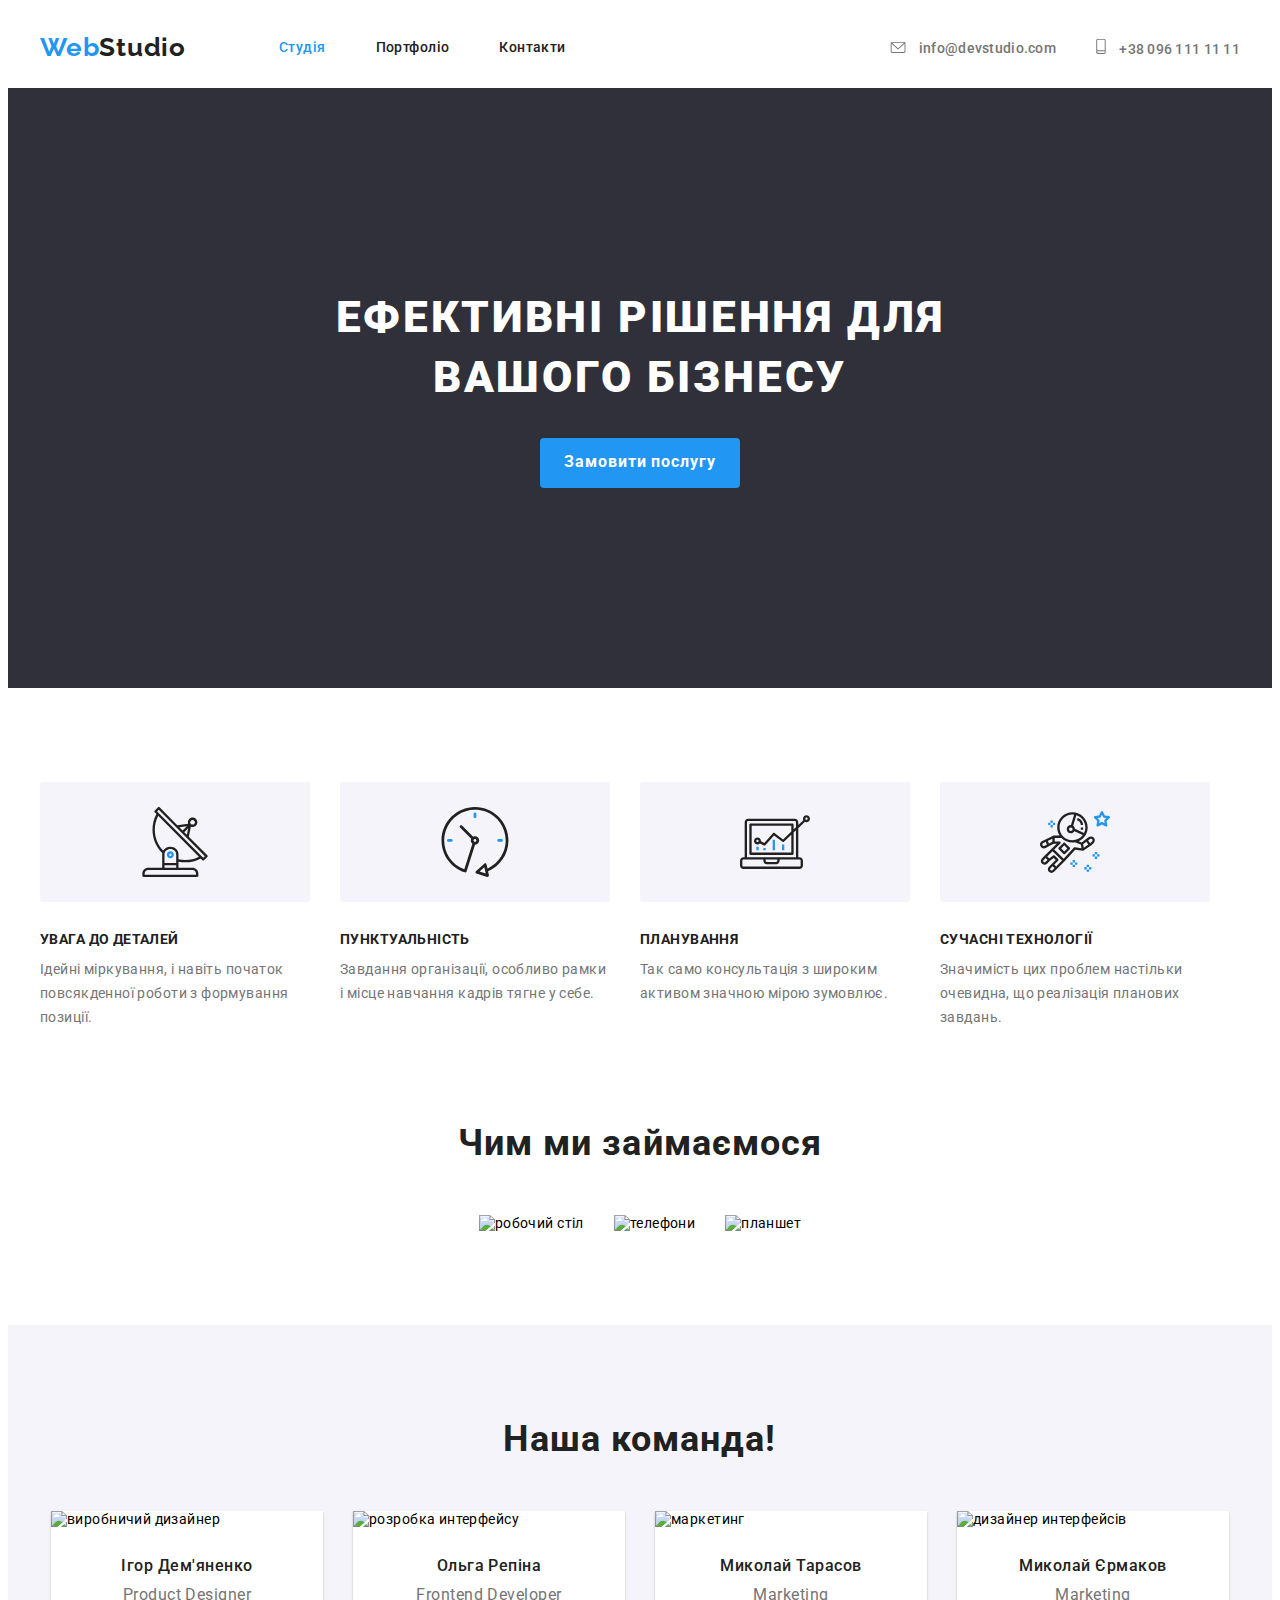
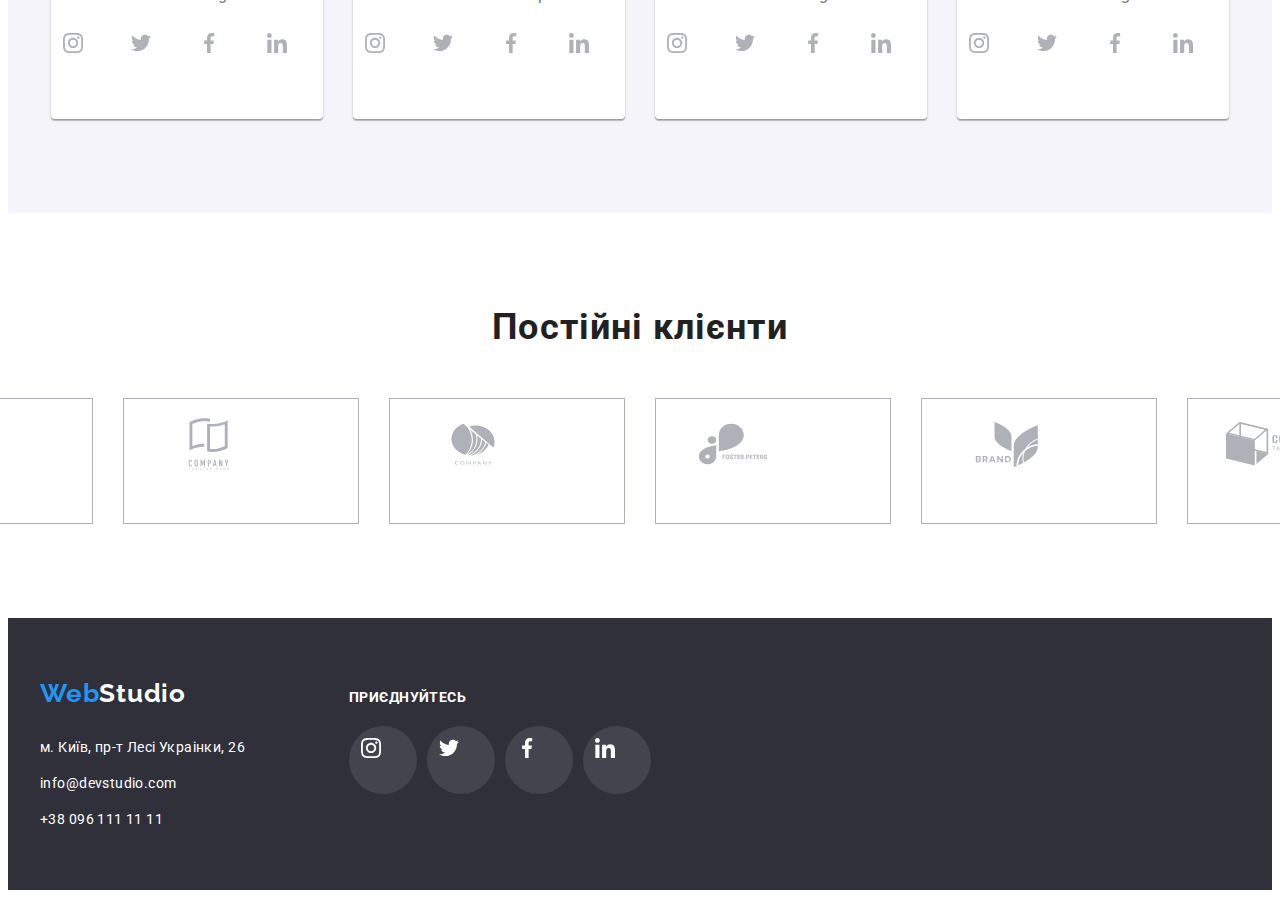
==== commit 1769e1fe: "add" ====
--- a/index.html
+++ b/index.html
@@ -282,7 +282,7 @@
 
     <section class="regular-customers">
       <div class="container">
-        <h1 class="title-customers">Постійні клієнти</h1>
+        <h2 class="title-customers">Постійні клієнти</h2>
         <ul class="list-customers">
           <li class="list-item-customers">
             <a href="" class="link-customers">
--- a/css/styles.css
+++ b/css/styles.css
@@ -133,12 +133,17 @@
   height: 600px;
   margin-left: auto;
   margin-right: auto;
-  outline: 1px solid black;
   background-image:
+  linear-gradient(
+    to right,
+    rgba(47, 48, 58, 0.4),
+    rgba(47, 48, 58, 0.4)
+  ),
  
   url(../images/Img\ fon\ \(1\).jpg);
   background-size: cover;
   background-position: center;
+
 }
 .main-title { 
 
@@ -314,7 +319,7 @@
 }
 .regular-customers{
   padding-top: 94px;
-  padding-bottom: 50px;
+  padding-bottom: 94px;
 }
 
 .list-customers{
@@ -323,18 +328,26 @@
   list-style: none; 
 }
 
+.link-customers{
+  display: block;
+  width: 170px;
+  height: 92px;
+  border: 1px solid #AFB1B8;
+  color: #AFB1B8;
+  padding: 16px 32px;
+}
+.link-customers:hover,
+.link-customers:focus {
+  color: var(--accent-color);
+  border: 1px solid var(--accent-color);
+}
 .logo-customers{
   width: 106px;
   height: 60px;
-  border: 1px solid #AFB1B8;
-  fill: #AFB1B8;
-}
-
-.logo-customers:hover,
-.logo-customers:focus{
-  fill: var(--accent-color);
-  border: 1px solid var(--accent-color);      
-}
+  fill: currentColor;
+}
+
+
 .list-item-customers:not(:last-child) {
   margin-right: 30px;
 }
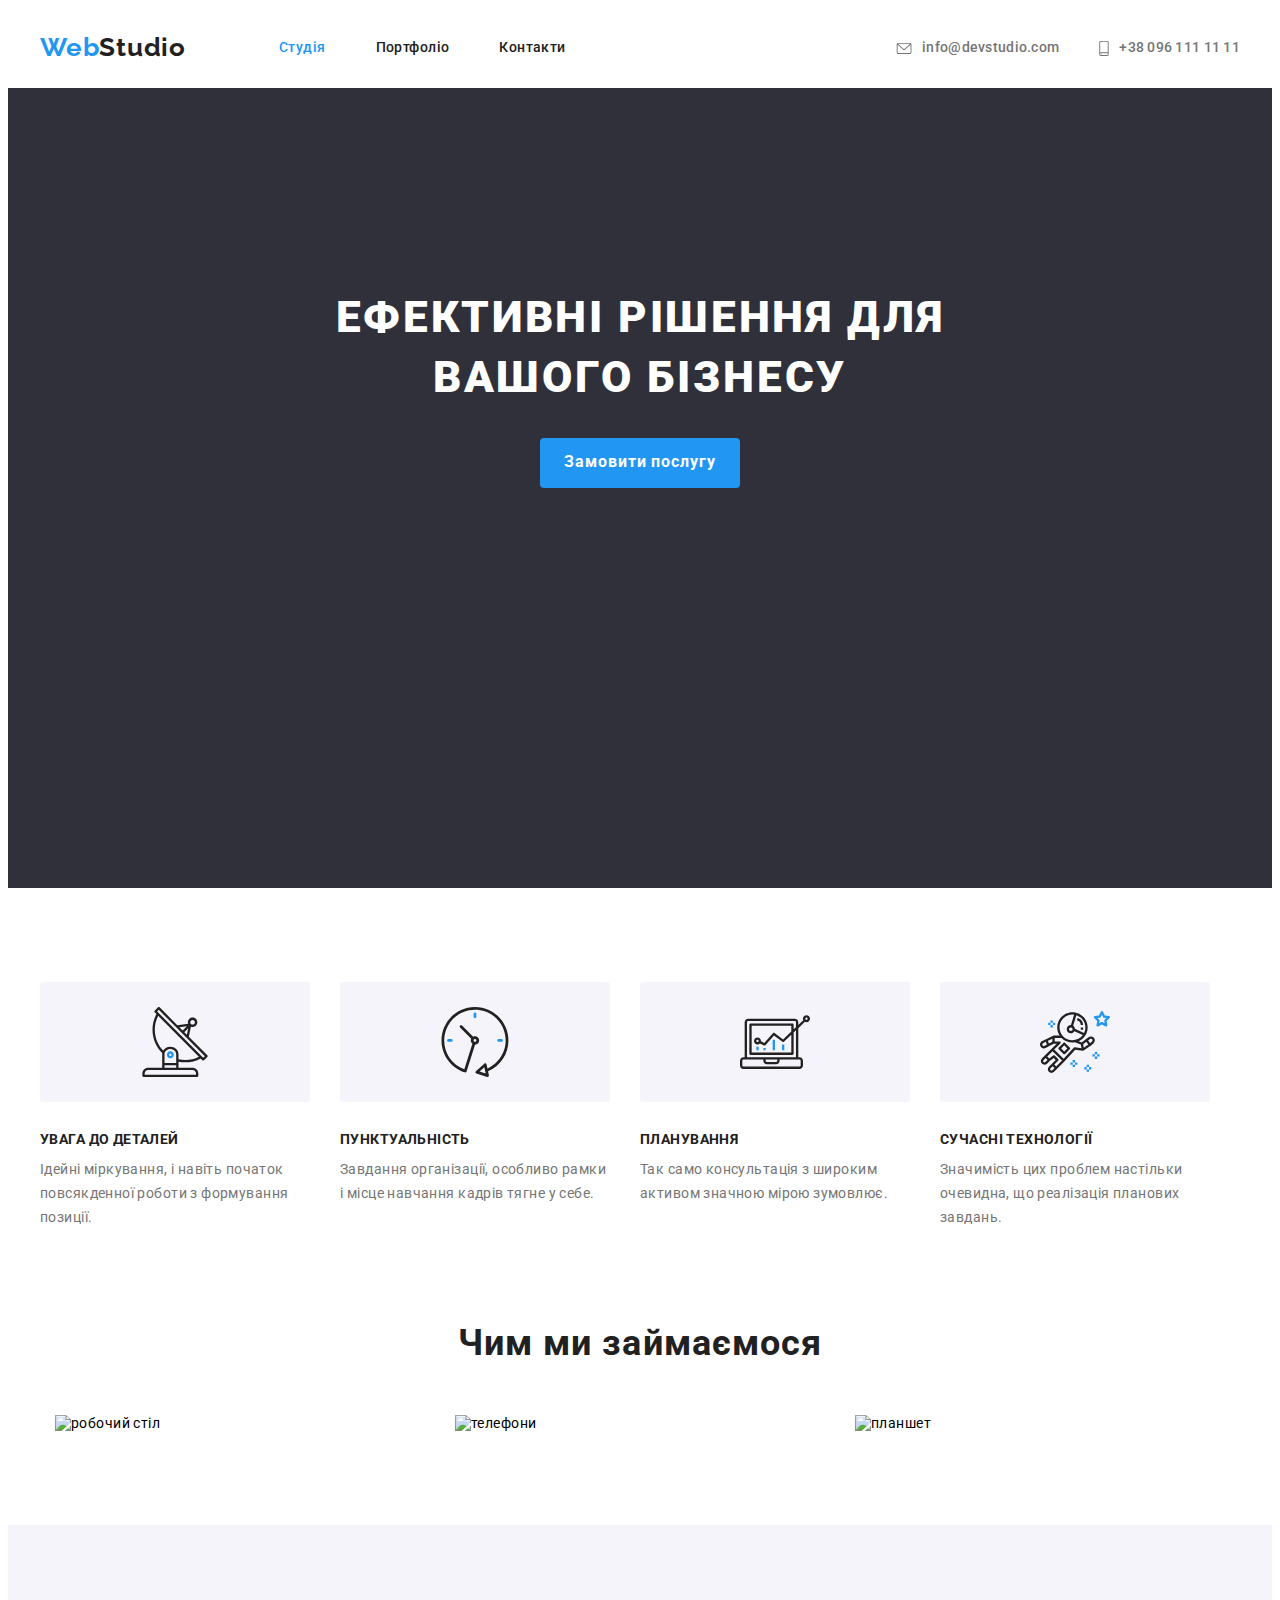
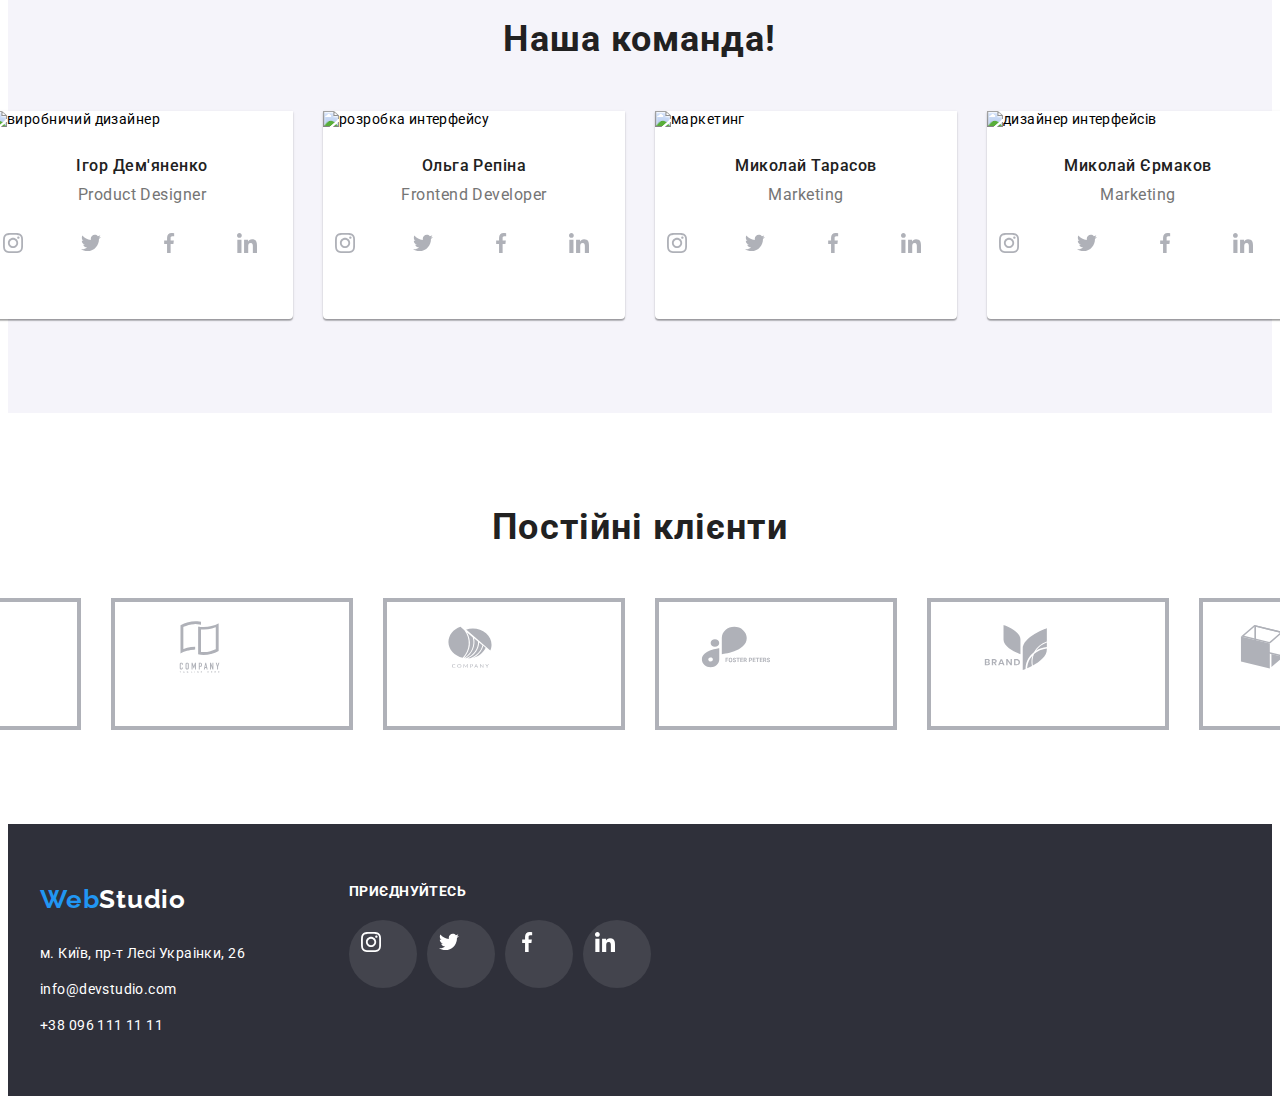
==== commit 5c956019: "add" ====
--- a/index.html
+++ b/index.html
@@ -29,7 +29,7 @@
         <li class="address-list-item">
           <a href="mailto:info@devstudio.com" class="link-page-mail">
             <svg class="address-mail">
-              <use href="../images/symbol-defs.svg#icon-mail"></use>
+              <use href="./images/symbol-defs.svg#icon-mail"></use>
             </svg>
             info@devstudio.com
           </a>
@@ -38,7 +38,7 @@
 
           <a href="tel:+380961111111" class="link-page-tel">
             <svg class="address-tel">
-              <use href="../images/symbol-defs.svg#icon-smartphone"></use>
+              <use href="./images/symbol-defs.svg#icon-smartphone"></use>
             </svg>
             +38 096 111 11 11
           </a>
@@ -50,13 +50,9 @@
   <main>
     <!--Herro-->
     <section class="main-section">
-      <div class="overlay">
-        <div class="container">
-
-          <h1 class="main-title">Ефективні рішення для вашого бізнесу</h1>
-
-          <button class="main-button" type="button">Замовити послугу</button>
-        </div>
+      <div class="container">
+        <h1 class="main-title">Ефективні рішення для вашого бізнесу</h1>
+        <button class="main-button" type="button">Замовити послугу</button>
       </div>
     </section>
     <!--Особливості-->
@@ -67,7 +63,7 @@
           <li class="features-item">
             <div class="features-thumb">
               <svg class="icon-thumb">
-                <use href="../images/symbol-defs.svg#icon-antenna"></use>
+                <use href="./images/symbol-defs.svg#icon-antenna"></use>
               </svg>
             </div>
             <h3 class="features-title-h3">УВАГА ДО ДЕТАЛЕЙ</h3>
@@ -79,7 +75,7 @@
           <li class="features-item">
             <div class="features-thumb">
               <svg class="icon-thumb">
-                <use href="../images/symbol-defs.svg#icon-clock"></use>
+                <use href="./images/symbol-defs.svg#icon-clock"></use>
               </svg>
             </div>
             <h3 class="features-title-h3">ПУНКТУАЛЬНІСТЬ</h3>
@@ -91,7 +87,7 @@
           <li class="features-item">
             <div class="features-thumb">
               <svg class="icon-thumb">
-                <use href="../images/symbol-defs.svg#icon-diagrama"></use>
+                <use href="./images/symbol-defs.svg#icon-diagrama"></use>
               </svg>
             </div>
             <h3 class="features-title-h3">ПЛАНУВАННЯ</h3>
@@ -102,7 +98,7 @@
           <li class="features-item">
             <div class="features-thumb">
               <svg class="icon-thumb">
-                <use href="../images/symbol-defs.svg#icon-astronaut"></use>
+                <use href="./images/symbol-defs.svg#icon-astronaut"></use>
               </svg>
             </div>
             <h3 class="features-title-h3">СУЧАСНІ ТЕХНОЛОГІЇ</h3>
@@ -144,28 +140,28 @@
               <li class="icons-item">
                 <a href="" class="icons-link">
                   <svg class="icon">
-                    <use href="../images/symbol-defs.svg#icon-instagram"></use>
-                  </svg>
-                </a>
-              </li>
-              <li class="icons-item">
-                <a href="" class="icons-link">
-                  <svg class="icon">
-                    <use href="../images/symbol-defs.svg#icon-twitter"></use>
-                  </svg>
-                </a>
-              </li>
-              <li class="icons-item">
-                <a href="" class="icons-link">
-                  <svg class="icon">
-                    <use href="../images/symbol-defs.svg#icon-facebook"></use>
-                  </svg>
-                </a>
-              </li>
-              <li class="icons-item">
-                <a href="" class="icons-link">
-                  <svg class="icon">
-                    <use href="../images/symbol-defs.svg#icon-linkedin"></use>
+                    <use href="./images/symbol-defs.svg#icon-instagram"></use>
+                  </svg>
+                </a>
+              </li>
+              <li class="icons-item">
+                <a href="" class="icons-link">
+                  <svg class="icon">
+                    <use href="./images/symbol-defs.svg#icon-twitter"></use>
+                  </svg>
+                </a>
+              </li>
+              <li class="icons-item">
+                <a href="" class="icons-link">
+                  <svg class="icon">
+                    <use href="./images/symbol-defs.svg#icon-facebook"></use>
+                  </svg>
+                </a>
+              </li>
+              <li class="icons-item">
+                <a href="" class="icons-link">
+                  <svg class="icon">
+                    <use href="./images/symbol-defs.svg#icon-linkedin"></use>
                   </svg>
                 </a>
               </li>
@@ -179,28 +175,28 @@
               <li class="icons-item">
                 <a href="" class="icons-link">
                   <svg class="icon">
-                    <use href="../images/symbol-defs.svg#icon-instagram"></use>
-                  </svg>
-                </a>
-              </li>
-              <li class="icons-item">
-                <a href="" class="icons-link">
-                  <svg class="icon">
-                    <use href="../images/symbol-defs.svg#icon-twitter"></use>
-                  </svg>
-                </a>
-              </li>
-              <li class="icons-item">
-                <a href="" class="icons-link">
-                  <svg class="icon">
-                    <use href="../images/symbol-defs.svg#icon-facebook"></use>
-                  </svg>
-                </a>
-              </li>
-              <li class="icons-item">
-                <a href="" class="icons-link">
-                  <svg class="icon">
-                    <use href="../images/symbol-defs.svg#icon-linkedin"></use>
+                    <use href="./images/symbol-defs.svg#icon-instagram"></use>
+                  </svg>
+                </a>
+              </li>
+              <li class="icons-item">
+                <a href="" class="icons-link">
+                  <svg class="icon">
+                    <use href="./images/symbol-defs.svg#icon-twitter"></use>
+                  </svg>
+                </a>
+              </li>
+              <li class="icons-item">
+                <a href="" class="icons-link">
+                  <svg class="icon">
+                    <use href="./images/symbol-defs.svg#icon-facebook"></use>
+                  </svg>
+                </a>
+              </li>
+              <li class="icons-item">
+                <a href="" class="icons-link">
+                  <svg class="icon">
+                    <use href="./images/symbol-defs.svg#icon-linkedin"></use>
                   </svg>
                 </a>
               </li>
@@ -214,28 +210,28 @@
               <li class="icons-item">
                 <a href="" class="icons-link">
                   <svg class="icon">
-                    <use href="../images/symbol-defs.svg#icon-instagram"></use>
-                  </svg>
-                </a>
-              </li>
-              <li class="icons-item">
-                <a href="" class="icons-link">
-                  <svg class="icon">
-                    <use href="../images/symbol-defs.svg#icon-twitter"></use>
-                  </svg>
-                </a>
-              </li>
-              <li class="icons-item">
-                <a href="" class="icons-link">
-                  <svg class="icon">
-                    <use href="../images/symbol-defs.svg#icon-facebook"></use>
-                  </svg>
-                </a>
-              </li>
-              <li class="icons-item">
-                <a href="" class="icons-link">
-                  <svg class="icon">
-                    <use href="../images/symbol-defs.svg#icon-linkedin"></use>
+                    <use href="./images/symbol-defs.svg#icon-instagram"></use>
+                  </svg>
+                </a>
+              </li>
+              <li class="icons-item">
+                <a href="" class="icons-link">
+                  <svg class="icon">
+                    <use href="./images/symbol-defs.svg#icon-twitter"></use>
+                  </svg>
+                </a>
+              </li>
+              <li class="icons-item">
+                <a href="" class="icons-link">
+                  <svg class="icon">
+                    <use href="./images/symbol-defs.svg#icon-facebook"></use>
+                  </svg>
+                </a>
+              </li>
+              <li class="icons-item">
+                <a href="" class="icons-link">
+                  <svg class="icon">
+                    <use href="./images/symbol-defs.svg#icon-linkedin"></use>
                   </svg>
                 </a>
               </li>
@@ -249,28 +245,28 @@
               <li class="icons-item">
                 <a href="" class="icons-link">
                   <svg class="icon">
-                    <use href="../images/symbol-defs.svg#icon-instagram"></use>
-                  </svg>
-                </a>
-              </li>
-              <li class="icons-item">
-                <a href="" class="icons-link">
-                  <svg class="icon">
-                    <use href="../images/symbol-defs.svg#icon-twitter"></use>
-                  </svg>
-                </a>
-              </li>
-              <li class="icons-item">
-                <a href="" class="icons-link">
-                  <svg class="icon">
-                    <use href="../images/symbol-defs.svg#icon-facebook"></use>
-                  </svg>
-                </a>
-              </li>
-              <li class="icons-item">
-                <a href="" class="icons-link">
-                  <svg class="icon">
-                    <use href="../images/symbol-defs.svg#icon-linkedin"></use>
+                    <use href="./images/symbol-defs.svg#icon-instagram"></use>
+                  </svg>
+                </a>
+              </li>
+              <li class="icons-item">
+                <a href="" class="icons-link">
+                  <svg class="icon">
+                    <use href="./images/symbol-defs.svg#icon-twitter"></use>
+                  </svg>
+                </a>
+              </li>
+              <li class="icons-item">
+                <a href="" class="icons-link">
+                  <svg class="icon">
+                    <use href="./images/symbol-defs.svg#icon-facebook"></use>
+                  </svg>
+                </a>
+              </li>
+              <li class="icons-item">
+                <a href="" class="icons-link">
+                  <svg class="icon">
+                    <use href="./images/symbol-defs.svg#icon-linkedin"></use>
                   </svg>
                 </a>
               </li>
@@ -287,42 +283,42 @@
           <li class="list-item-customers">
             <a href="" class="link-customers">
               <svg class="logo-customers">
-                <use href="../images/symbol-defs.svg#icon-logo-ya"></use>
-              </svg>
-            </a>
-          </li>
-          <li class="list-item-customers">
-            <a href="" class="link-customers">
-              <svg class="logo-customers">
-                <use href="../images/symbol-defs.svg#icon-logo-company-here"></use>
-              </svg>
-            </a>
-          </li>
-          <li class="list-item-customers">
-            <a href="" class="link-customers">
-              <svg class="logo-customers">
-                <use href="../images/symbol-defs.svg#icon-logo-company"></use>
-              </svg>
-            </a>
-          </li>
-          <li class="list-item-customers">
-            <a href="" class="link-customers">
-              <svg class="logo-customers">
-                <use href="../images/symbol-defs.svg#icon-logo-foster"></use>
-              </svg>
-            </a>
-          </li>
-          <li class="list-item-customers">
-            <a href="" class="link-customers">
-              <svg class="logo-customers">
-                <use href="../images/symbol-defs.svg#icon-logo-brand"></use>
-              </svg>
-            </a>
-          </li>
-          <li class="list-item-customers">
-            <a href="" class="link-customers">
-              <svg class="logo-customers">
-                <use href="../images/symbol-defs.svg#icon-logo-compani-tag-line"></use>
+                <use href="./images/symbol-defs.svg#icon-logo-ya"></use>
+              </svg>
+            </a>
+          </li>
+          <li class="list-item-customers">
+            <a href="" class="link-customers">
+              <svg class="logo-customers">
+                <use href="./images/symbol-defs.svg#icon-logo-company-here"></use>
+              </svg>
+            </a>
+          </li>
+          <li class="list-item-customers">
+            <a href="" class="link-customers">
+              <svg class="logo-customers">
+                <use href="./images/symbol-defs.svg#icon-logo-company"></use>
+              </svg>
+            </a>
+          </li>
+          <li class="list-item-customers">
+            <a href="" class="link-customers">
+              <svg class="logo-customers">
+                <use href="./images/symbol-defs.svg#icon-logo-foster"></use>
+              </svg>
+            </a>
+          </li>
+          <li class="list-item-customers">
+            <a href="" class="link-customers">
+              <svg class="logo-customers">
+                <use href="./images/symbol-defs.svg#icon-logo-brand"></use>
+              </svg>
+            </a>
+          </li>
+          <li class="list-item-customers">
+            <a href="" class="link-customers">
+              <svg class="logo-customers">
+                <use href="./images/symbol-defs.svg#icon-logo-compani-tag-line"></use>
               </svg>
             </a>
           </li>
@@ -352,33 +348,33 @@
         </address>
       </div>
       <div class="footer-icons">
-        <h1 class="footer-icons-title">приєднуйтесь</h1>
+        <p class="footer-icons-title">приєднуйтесь</p>
         <ul class="footer-icons-list">
           <li class="icons-item">
             <a href="" class="icons-link">
               <svg class="icon">
-                <use href="../images/symbol-defs.svg#icon-instagram"></use>
+                <use href="./images/symbol-defs.svg#icon-instagram"></use>
               </svg>
             </a>
           </li>
           <li class="icons-item">
             <a href="" class="icons-link">
               <svg class="icon">
-                <use href="../images/symbol-defs.svg#icon-twitter"></use>
+                <use href="./images/symbol-defs.svg#icon-twitter"></use>
               </svg>
             </a>
           </li>
           <li class="icons-item">
             <a href="" class="icons-link">
               <svg class="icon">
-                <use href="../images/symbol-defs.svg#icon-facebook"></use>
+                <use href="./images/symbol-defs.svg#icon-facebook"></use>
               </svg>
             </a>
           </li>
           <li class="icons-item">
             <a href="" class="icons-link">
               <svg class="icon">
-                <use href="../images/symbol-defs.svg#icon-linkedin"></use>
+                <use href="./images/symbol-defs.svg#icon-linkedin"></use>
               </svg>
             </a>
           </li>
--- a/css/styles.css
+++ b/css/styles.css
@@ -2,15 +2,18 @@
   font-size: 14px;
   letter-spacing: 0.03em;
   font-family: "Roboto", sans-serif;  
-  background: white;
-  
+  background: white;  
+}
+a {
+  text-decoration: none;
 }
 :root{
   --primary-text-color: #212121;
   --primary-white-color: white;
   --accent-color: #2196f3;
 }
-.container {  
+.container { 
+   
     width: 1200px;    
     margin: 0px auto;
     padding: 0px 15px;
@@ -95,6 +98,8 @@
 }
 a.link-page-tel,
 a.link-page-mail {
+  display:flex;
+  align-items: center;
   font-weight: 500;
   font-size: 14px;
   line-height: 1.14;
@@ -125,26 +130,22 @@
   background: #2f303a;
   display: block; 
   text-align: center;
-  
-}
-
-.overlay{
+  padding-top: 200px;
   max-width: 1600px;
-  height: 600px;
-  margin-left: auto;
-  margin-right: auto;
-  background-image:
-  linear-gradient(
-    to right,
-    rgba(47, 48, 58, 0.4),
-    rgba(47, 48, 58, 0.4)
-  ),
- 
-  url(../images/Img\ fon\ \(1\).jpg);
-  background-size: cover;
-  background-position: center;
-
-}
+    height: 600px;
+    margin-left: auto;
+    margin-right: auto;
+    background-image:
+        linear-gradient(to right,
+          rgba(47, 48, 58, 0.4),
+          rgba(47, 48, 58, 0.4)),
+    
+        url(../images/Img\ fon\ \(1\).jpg);
+      background-size: cover;
+      background-position: center;
+  
+}
+
 .main-title { 
 
   width: 696px;
@@ -160,7 +161,7 @@
   margin-bottom: 30px;
   margin-left: auto;
   margin-right: auto;
-  padding-top: 200px;
+  
 }
 .main-button {
   font-size: 16px;
@@ -252,6 +253,11 @@
 .work-section{
   padding-top: 0;
 }
+.work-img{
+  display: block;
+  max-width: 100%;
+  height: auto;
+}
 .img{
   display: block;
   max-width: 100%;
@@ -332,14 +338,14 @@
   display: block;
   width: 170px;
   height: 92px;
-  border: 1px solid #AFB1B8;
+  border: 4px solid #AFB1B8;
   color: #AFB1B8;
   padding: 16px 32px;
 }
 .link-customers:hover,
 .link-customers:focus {
   color: var(--accent-color);
-  border: 1px solid var(--accent-color);
+  border: 4px solid var(--accent-color);
 }
 .logo-customers{
   width: 106px;
@@ -364,6 +370,9 @@
   width: 44px;
   height: 44px;
   padding: 12px;
+}
+.icons-item:not(:last-child){
+  margin-right: 10px;
 }
 .icons-link:hover,
 .icons-link:focus{
@@ -412,9 +421,7 @@
 .header-logo-footer {
   color: white;
 }
-.footer-icons{
-  padding-top: 12px;
-}
+
 .footer-icons-title{
   font-weight: 700;
     font-size: 14px;
@@ -442,6 +449,9 @@
   color: #fff;
   background-color: var(--accent-color);
 }
+.footer-section{
+  align-items: baseline;
+}
 
 /* <!--portfolio-- */
 .list-btn{
@@ -457,18 +467,24 @@
   flex-wrap: wrap;
   margin-top: -30px;
   margin-left: -30px;
+  
 }
 .page-styles { 
   list-style: none; 
+  
 }
 .page-wrap{
  flex-basis: calc(100%/3 - 30px);
   margin-top: 30px;
   margin-left: 30px;
-
-}
-.page-wrap:focus,
-.page-wrap:hover{
+  
+
+}
+.page-wrap-link{
+  display: block;
+}
+.page-wrap-link:focus,
+.page-wrap-link:hover{
   box-shadow: 0px 1px 1px rgba(0, 0, 0, 0.12), 0px 4px 4px rgba(0, 0, 0, 0.06), 1px 4px 6px rgba(0, 0, 0, 0.16);
 }
 .titles{
@@ -476,6 +492,7 @@
   border-bottom: 1px solid #ECECEC;
   border-left: 1px solid #ECECEC;
   border-right: 1px solid #ECECEC;
+  
 }
 .page-wrap:nth-child(3n){
   margin-right: 0;
@@ -510,15 +527,18 @@
   text-align: center;
   color: #ffffff;
   background-color: #2196f3;
+  box-shadow: 0px 1px 1px rgba(0, 0, 0, 0.12), 0px 4px 4px rgba(0, 0, 0, 0.06), 1px 4px 6px rgba(0, 0, 0, 0.16);
 }
 
 .title-block {
+  
   font-weight: 700;
   font-size: 18px;
   line-height: 2;
   color: #212121;
   letter-spacing: 0.06em;
   margin-bottom: 4px;
+  
 }
 
 .text-block {
@@ -528,5 +548,6 @@
   color: #757575;
   letter-spacing: 0.03em;
   
-}
-
+  
+}
+
